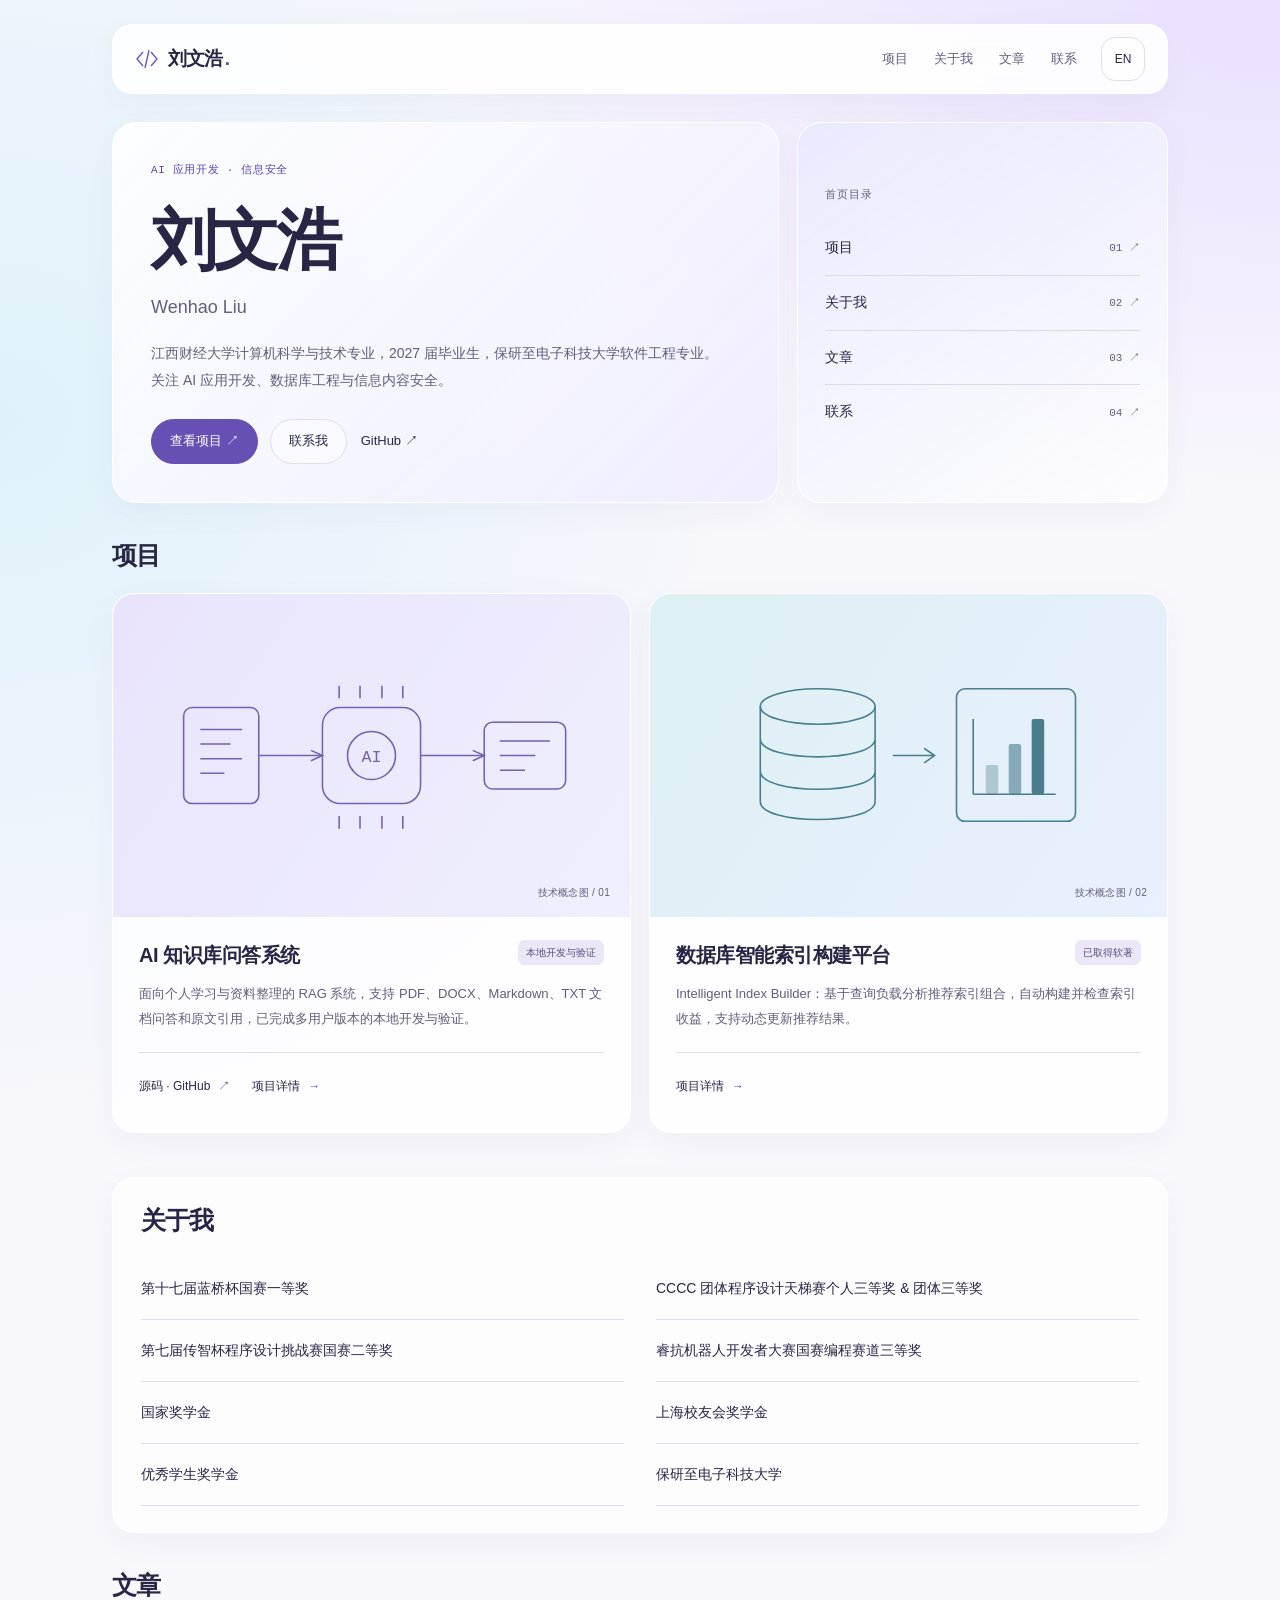
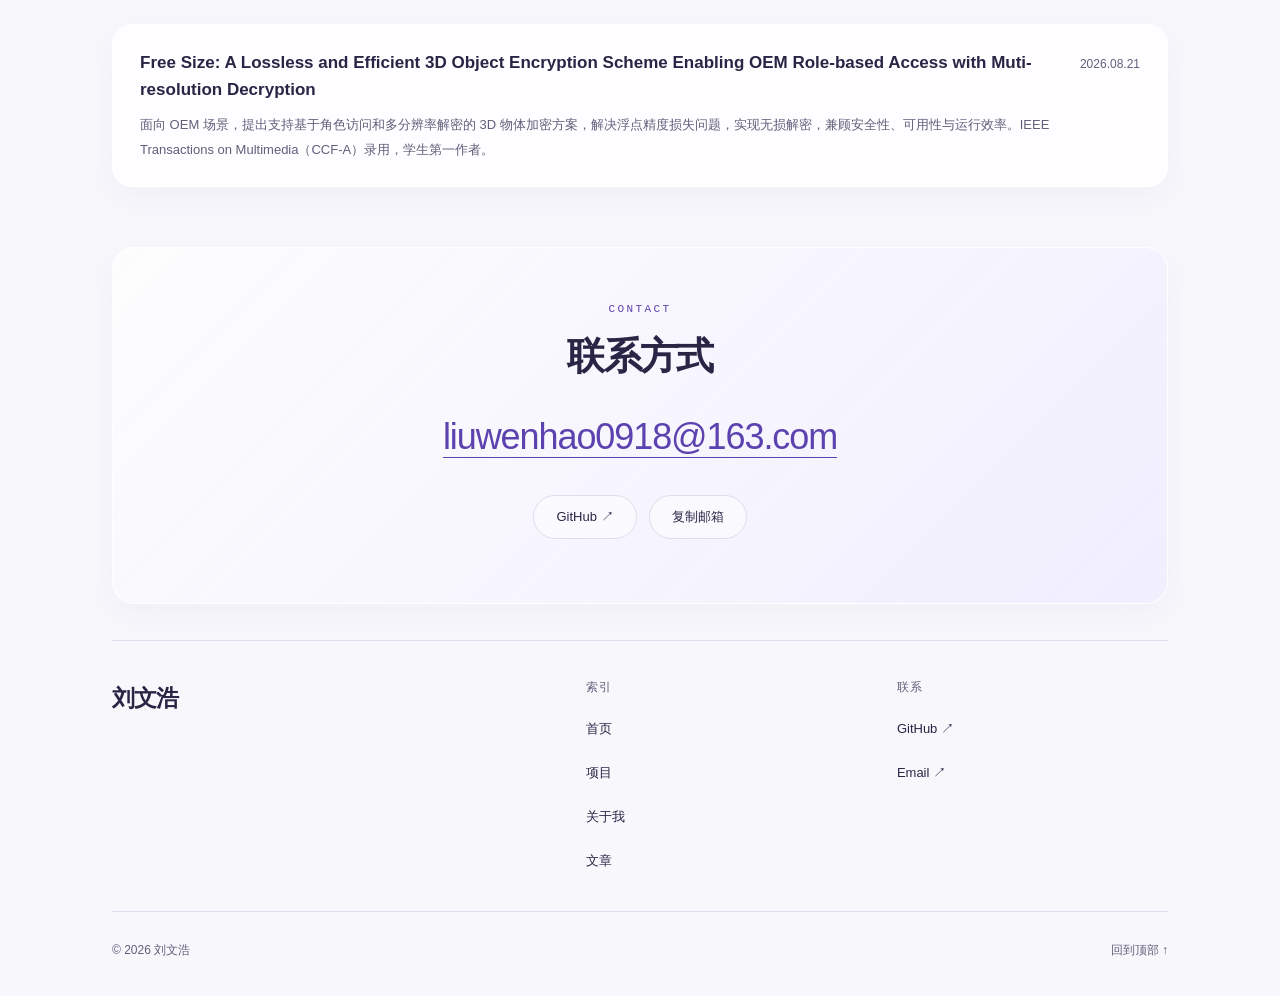
==== index.html @ bf1dafbd "Publish personal website display pages" ====
<!DOCTYPE html><html lang="zh-CN"><head><meta charset="UTF-8"><meta name="viewport" content="width=device-width,initial-scale=1"><title>刘文浩</title><meta name="description" content="刘文浩的个人作品集：AI 知识库、数据库智能索引、3D 物体加密研究，以及竞赛与奖学金荣誉。"><link rel="icon" type="image/svg+xml" href="/favicon.svg"><link rel="canonical" href="https://whisbest.github.io/"><meta property="og:title" content="刘文浩"><meta property="og:description" content="刘文浩的个人作品集：AI 知识库、数据库智能索引、3D 物体加密研究，以及竞赛与奖学金荣誉。"><meta property="og:type" content="website"><meta property="og:url" content="https://whisbest.github.io/"><meta property="og:image" content="https://whisbest.github.io/share.png"><link rel="alternate" hreflang="zh-CN" href="https://whisbest.github.io/"><link rel="alternate" hreflang="en" href="https://whisbest.github.io/en/"><link rel="stylesheet" href="/_astro/Layout.D39H3hfe.css"></head><body><a class="skip-link" href="#main">跳到主要内容</a><header class="header"><div class="wrap header-inner"><a class="brand" href="/"><svg class="brand-mark" viewBox="0 0 24 24" fill="none" stroke="currentColor" stroke-width="1.4" aria-hidden="true" focusable="false"><path d="m8 5-6 7 6 7m8-14 6 7-6 7M14 3l-4 18"></path></svg>刘文浩<span class="brand-dot">.</span></a><div class="header-actions"><button class="menu-toggle" type="button" aria-expanded="false" aria-controls="site-nav" aria-label="打开导航菜单" data-open-label="打开导航菜单" data-close-label="关闭导航菜单">菜单</button><nav class="nav" id="site-nav" aria-label="主导航" data-open="false"><a href="/#projects">项目</a><a href="/#about">关于我</a><a href="/#articles">文章</a><a href="/#contact">联系</a></nav><a class="language-toggle" data-language-switch href="/en/" lang="en" hreflang="en" aria-label="Switch to English">EN</a></div></div></header><main id="main" class="wrap"><section class="hero" id="top"><div class="hero-intro"><p class="eyebrow">AI 应用开发 · 信息安全</p><h1>刘文浩</h1><p class="hero-name" lang="en">Wenhao Liu</p><p class="intro">江西财经大学计算机科学与技术专业，2027 届毕业生，保研至电子科技大学软件工程专业。关注 AI 应用开发、数据库工程与信息内容安全。</p><div class="actions"><a class="button primary" href="#projects">查看项目 ↗</a><a class="button" href="#contact">联系我</a><a class="text-link" href="https://github.com/whisbest" target="_blank" rel="noopener noreferrer">GitHub ↗</a></div></div><div class="hero-side"><nav class="hero-aside" aria-label="首页目录"><p class="small">首页目录</p><a class="index-row" href="#projects"><span>项目</span><span aria-hidden="true">01 ↗</span></a><a class="index-row" href="#about"><span>关于我</span><span aria-hidden="true">02 ↗</span></a><a class="index-row" href="#articles"><span>文章</span><span aria-hidden="true">03 ↗</span></a><a class="index-row" href="#contact"><span>联系</span><span aria-hidden="true">04 ↗</span></a></nav></div></section><section class="section" id="projects"><div class="section-head"><div><h2>项目</h2></div></div><div class="project-grid"><article class="project-card" data-project="local-ai-knowledge-workspace"><div class="project-cover" data-variant="0"><svg class="project-artwork" viewBox="0 0 480 230" aria-hidden="true" focusable="false"><g fill="none" stroke="currentColor" stroke-width="1.5"><rect x="60" y="69" width="72" height="92" rx="8"></rect><path d="M76 90h40m-40 14h29m-29 14h40m-40 14h23M132 115h61m94 0h61"></path><path d="m182 110 11 5-11 5m155-10 11 5-11 5"></path><rect x="193" y="69" width="94" height="92" rx="17"></rect><path d="M209 60V48m20 12V48m21 12V48m20 12V48m-61 137v-12m20 12v-12m21 12v-12m20 12v-12"></path><circle cx="240" cy="115" r="23"></circle><rect x="348" y="83" width="78" height="64" rx="8"></rect><path d="M363 101h48m-48 14h34m-34 14h24"></path></g><text x="240" y="121" text-anchor="middle" fill="currentColor" font-size="16" font-family="Consolas,monospace">AI</text></svg><span class="cover-caption">技术概念图 / 01</span></div><div class="project-body"><div class="project-top"><h3 class="project-title"><a href="/projects/local-ai-knowledge-workspace/">AI 知识库问答系统</a></h3><span class="status">本地开发与验证</span></div><p class="project-summary">面向个人学习与资料整理的 RAG 系统，支持 PDF、DOCX、Markdown、TXT 文档问答和原文引用，已完成多用户版本的本地开发与验证。</p><div class="resources"><a class="resource" href="https://github.com/whisbest/local-ai-knowledge-workspace" target="_blank" rel="noopener noreferrer">源码 · GitHub<span class="arrow" aria-hidden="true">↗</span><span class="screen-reader">（新窗口）</span></a><a class="resource" href="/projects/local-ai-knowledge-workspace/">项目详情 <span class="arrow" aria-hidden="true">→</span></a></div></div></article><article class="project-card" data-project="intelligent-index-builder"><div class="project-cover" data-variant="1"><svg class="project-artwork" viewBox="0 0 480 230" aria-hidden="true" focusable="false"><g fill="none" stroke="currentColor" stroke-width="1.5"><ellipse cx="153" cy="68" rx="55" ry="17"></ellipse><path d="M98 68v91c0 23 110 23 110 0V68m-110 31c0 23 110 23 110 0m-110 31c0 23 110 23 110 0M225 115h40m-10-7 10 7-10 7"></path><rect x="286" y="51" width="114" height="127" rx="8"></rect><path d="M302 152V80m0 72h79"></path></g><g fill="currentColor"><rect x="314" y="124" width="12" height="28" rx="2" opacity=".35"></rect><rect x="336" y="104" width="12" height="48" rx="2" opacity=".6"></rect><rect x="358" y="80" width="12" height="72" rx="2"></rect></g></svg><span class="cover-caption">技术概念图 / 02</span></div><div class="project-body"><div class="project-top"><h3 class="project-title"><a href="/projects/intelligent-index-builder/">数据库智能索引构建平台</a></h3><span class="status">已取得软著</span></div><p class="project-summary">Intelligent Index Builder：基于查询负载分析推荐索引组合，自动构建并检查索引收益，支持动态更新推荐结果。</p><div class="resources"><a class="resource" href="/projects/intelligent-index-builder/">项目详情 <span class="arrow" aria-hidden="true">→</span></a></div></div></article></div></section><section class="section" id="about"><div class="section-head"><h2>关于我</h2></div><ul class="honors-grid" role="list" aria-label="关于我"><li class="honor" data-honor="lanqiao"><span class="honor-title">第十七届蓝桥杯国赛一等奖</span></li><li class="honor" data-honor="cccc"><span class="honor-title">CCCC 团体程序设计天梯赛个人三等奖 &amp; 团体三等奖</span></li><li class="honor" data-honor="chuanzhi"><span class="honor-title">第七届传智杯程序设计挑战赛国赛二等奖</span></li><li class="honor" data-honor="raicom"><span class="honor-title">睿抗机器人开发者大赛国赛编程赛道三等奖</span></li><li class="honor" data-honor="national-scholarship"><span class="honor-title">国家奖学金</span></li><li class="honor" data-honor="shanghai-alumni"><span class="honor-title">上海校友会奖学金</span></li><li class="honor" data-honor="excellent-student"><span class="honor-title">优秀学生奖学金</span></li><li class="honor" data-honor="uestc"><span class="honor-title">保研至电子科技大学</span></li></ul></section><section class="section" id="articles"><div class="section-head"><div><h2>文章</h2></div></div><article class="article-row paper-row" data-article="free-size" data-kind="paper"><div><div class="paper-heading"><h3 class="article-title">Free Size: A Lossless and Efficient 3D Object Encryption Scheme Enabling OEM Role-based Access with Muti-resolution Decryption</h3><time class="article-meta paper-date" datetime="2026-08-21">2026.08.21</time></div><p class="article-summary">面向 OEM 场景，提出支持基于角色访问和多分辨率解密的 3D 物体加密方案，解决浮点精度损失问题，实现无损解密，兼顾安全性、可用性与运行效率。IEEE Transactions on Multimedia（CCF-A）录用，学生第一作者。</p></div></article></section><section class="section" id="contact" aria-labelledby="contact-heading"><p class="eyebrow" lang="en">CONTACT</p><h2 id="contact-heading">联系方式</h2><div class="contact-layout"><a class="contact-email" href="mailto:liuwenhao0918@163.com">liuwenhao0918@163.com</a><div class="contact-aside"><a class="button" href="https://github.com/whisbest" target="_blank" rel="noopener noreferrer">GitHub ↗</a><button class="button" type="button" data-copy="liuwenhao0918@163.com" data-success="邮箱已复制。" data-failure="复制未成功，请选择邮箱文字手动复制。">复制邮箱</button></div></div><p class="feedback" role="status" id="copy-status"></p></section><script type="module">var e=document.querySelector(`[data-copy]`);e?.addEventListener(`click`,async()=>{let t=document.querySelector(`#copy-status`);try{await navigator.clipboard.writeText(e.dataset.copy),t&&(t.textContent=e.dataset.success)}catch{t&&(t.textContent=e.dataset.failure)}});</script></main><footer class="footer"><div class="wrap"><div class="footer-inner"><a class="footer-name" href="/#top">刘文浩</a><nav class="footer-index" aria-label="页脚索引"><h2 class="footer-heading">索引</h2><a href="/#top">首页</a><a href="/#projects">项目</a><a href="/#about">关于我</a><a href="/#articles">文章</a></nav><div class="footer-contact"><h2 class="footer-heading">联系</h2><a href="https://github.com/whisbest" target="_blank" rel="noopener noreferrer">GitHub ↗</a><a href="mailto:liuwenhao0918@163.com">Email ↗</a></div></div><div class="footer-bottom"><span>© 2026 刘文浩</span><a href="/#top">回到顶部 ↑</a></div></div></footer><script type="module">var e=document.querySelector(`[data-language-switch]`),t=()=>{e&&(e.hash=window.location.hash)};t(),window.addEventListener(`hashchange`,t),e?.addEventListener(`click`,t=>{if(!(t.button!==0||t.ctrlKey||t.metaKey||t.shiftKey||t.altKey))try{sessionStorage.setItem(`language-position`,JSON.stringify({path:new URL(e.href).pathname,y:window.scrollY}))}catch{}});try{let e=sessionStorage.getItem(`language-position`);if(e){sessionStorage.removeItem(`language-position`);let t=JSON.parse(e);if(t.path===location.pathname&&!location.hash&&Number.isFinite(t.y)){let e=()=>requestAnimationFrame(()=>window.scrollTo({top:t.y,behavior:`instant`}));document.readyState===`complete`?e():window.addEventListener(`load`,e,{once:!0})}}}catch{}var n=document.querySelector(`.menu-toggle`),r=document.querySelector(`#site-nav`),i=e=>{n?.setAttribute(`aria-expanded`,String(e)),n?.setAttribute(`aria-label`,(e?n?.dataset.closeLabel:n?.dataset.openLabel)||``),r&&(r.dataset.open=String(e))};n?.addEventListener(`click`,()=>i(n.getAttribute(`aria-expanded`)!==`true`)),r?.querySelectorAll(`a`).forEach(e=>e.addEventListener(`click`,()=>i(!1))),document.addEventListener(`keydown`,e=>{e.key===`Escape`&&n?.getAttribute(`aria-expanded`)===`true`&&(i(!1),n.focus())}),document.addEventListener(`click`,e=>{e.target instanceof Node&&!r?.contains(e.target)&&!n?.contains(e.target)&&i(!1)}),window.matchMedia(`(min-width: 768px)`).addEventListener(`change`,()=>i(!1));</script></body></html>
---- _astro/Layout.D39H3hfe.css ----
:root{--paper:#f8f7fc;--card:#ffffffc2;--ink:#292545;--muted:#635e7b;--line:#e0ddee;--accent:#5c42af;--blue-bg:#eee9fc;--blue-ink:#53418c;--green-bg:#e6f2f5;--green-ink:#32616c;--orange-bg:#f4eaf4;--orange-ink:#7c4779;--glass-border:#fffffff0;--glass-shadow:0 10px 32px #4e3a7c0b;--sans:"Segoe UI","Microsoft YaHei","PingFang SC",sans-serif;--mono:Consolas,"SFMono-Regular",monospace}*{box-sizing:border-box}html{scroll-behavior:smooth;scroll-padding-top:116px}body{background:radial-gradient(ellipse 85% 620px at 100% 0,#eadfff 0,transparent 78%),radial-gradient(ellipse 75% 900px at 0 420px,#dff2fa 0,transparent 78%),var(--paper);min-height:100vh;color:var(--ink);font-family:var(--sans);margin:0;font-size:16px;line-height:1.7}a{color:inherit;text-decoration:none}button,input{font:inherit}button,a{-webkit-tap-highlight-color:transparent}a:focus-visible,button:focus-visible,summary:focus-visible{outline:3px solid var(--accent);outline-offset:5px}img{max-width:100%;height:auto;display:block}h1,h2,h3,p{margin:0}button{cursor:pointer}::selection{background:#ded4fa}.wrap{max-width:1120px;margin:0 auto;padding:0 32px}.skip-link{z-index:99;background:var(--ink);color:#fff;border-radius:8px;padding:10px;position:fixed;top:-100px;left:16px}.skip-link:focus{top:10px}.demo-banner{text-align:center;letter-spacing:.04em;color:var(--muted);background:#eeebf7;padding:7px 16px;font-size:12px}.header{border:1px solid var(--glass-border);width:calc(100% - 64px);max-width:1056px;box-shadow:var(--glass-shadow);backdrop-filter:blur(16px);z-index:20;background:#ffffffe0;border-radius:20px;margin:24px auto 0;position:sticky;top:12px}.header-inner{justify-content:space-between;align-items:center;gap:20px;max-width:none;height:68px;padding:0 22px;display:flex}.brand{letter-spacing:-.04em;overflow-wrap:anywhere;align-items:center;gap:9px;min-width:0;font-size:19px;font-weight:650;display:inline-flex}.brand-mark{color:#7355be;flex-shrink:0;width:24px;height:24px}.brand-dot{color:var(--accent);margin-left:-7px}.header-actions{flex-shrink:0;align-items:center;gap:24px;display:flex}.nav{color:var(--muted);gap:26px;font-size:13px;display:flex}.nav a{align-items:center;min-height:44px;display:inline-flex}.nav a:hover{color:var(--accent)}.menu-toggle{border:1px solid var(--line);min-height:44px;color:var(--ink);background:0 0;border-radius:12px;padding:8px 12px;display:none}.language-toggle{border:1px solid var(--line);white-space:nowrap;background:#ffffff80;border-radius:14px;justify-content:center;align-items:center;min-width:44px;min-height:44px;padding:8px 10px;font-size:12px;display:inline-flex}.language-toggle:hover{color:var(--accent);border-color:var(--accent)}.hero{grid-template-columns:minmax(0,1.8fr) minmax(0,1fr);align-items:stretch;gap:18px;margin-top:28px;display:grid}.hero-intro{border:1px solid var(--glass-border);min-width:0;box-shadow:var(--glass-shadow);background:linear-gradient(135deg,#ffffffe0,#eeebffcc);border-radius:24px;padding:38px}.eyebrow{font:11px/1.8 var(--mono);letter-spacing:.06em;color:var(--accent);overflow-wrap:anywhere}.hero h1{letter-spacing:-.055em;overflow-wrap:anywhere;margin:22px 0 17px;font-size:clamp(42px,5.2vw,66px);font-weight:650;line-height:1.15}.hero h1 span{letter-spacing:-.025em;margin-top:14px;font-size:.48em;display:block}.hero-name{color:var(--muted);margin:-4px 0 18px;font-size:18px}.intro{color:var(--muted);max-width:570px;font-size:14px;line-height:1.9}.actions{flex-wrap:wrap;align-items:center;gap:12px;margin-top:26px;display:flex}.button{border:1px solid var(--line);min-height:44px;color:var(--ink);background:#ffffff59;border-radius:24px;justify-content:center;align-items:center;gap:12px;padding:10px 18px;font-size:13px;display:inline-flex}.button.primary{color:#fff;background:#6650b3;border-color:#6650b3}.button.primary:hover{background:#59439f}.text-link{align-items:center;gap:8px;min-height:44px;padding:10px 2px;font-size:13px;display:inline-flex}.text-link:hover,.resource:hover{color:var(--accent);text-underline-offset:5px;text-decoration:underline}.hero-side{gap:18px;min-width:0;display:grid}.hero-aside{border:1px solid var(--glass-border);min-width:0;box-shadow:var(--glass-shadow);background:linear-gradient(145deg,#e8eafdd4,#ffffffb3);border-radius:24px;flex-direction:column;justify-content:center;padding:30px 27px;display:flex;position:relative}.hero-aside .small{letter-spacing:.08em;color:var(--muted);margin-bottom:17px;font-size:11px}.index-row{border-bottom:1px solid #dcd8ec;align-items:center;gap:12px;min-height:54px;padding:15px 0;font-size:14px;display:flex}.index-row:last-child{border-bottom:0}.index-row span:last-child{color:var(--muted);font:11px var(--mono);white-space:nowrap;margin-left:auto}.index-row:hover{color:var(--accent)}.hero-photo{object-fit:cover;border-radius:24px;width:100%;max-height:300px}.hero:not(:has(.hero-side)){grid-template-columns:1fr}.section{margin-top:36px;padding:0 0 8px}.section-head{justify-content:space-between;align-items:center;gap:16px;margin-bottom:22px;display:flex}.section h2{letter-spacing:-.04em;font-size:25px;font-weight:650;line-height:1.3}.section-label{font:11px var(--mono);color:var(--accent);letter-spacing:.08em;margin-bottom:12px}.section-subtitle{color:var(--muted);margin-top:12px;font-size:14px}.project-grid{grid-template-columns:repeat(2,minmax(0,1fr));gap:18px;display:grid}.project-card{background:var(--card);border:1px solid var(--glass-border);min-width:0;box-shadow:var(--glass-shadow);border-radius:22px;flex-direction:column;transition:transform .18s,box-shadow .18s;display:flex;overflow:hidden}.project-card:hover{transform:translateY(-2px);box-shadow:0 14px 32px #4e3a7c13}.project-cover{aspect-ratio:16/10;color:#7562ae;background:linear-gradient(125deg,#e9e4fc,#efeffd);flex-shrink:0;justify-content:center;align-items:center;display:flex;position:relative;overflow:hidden}.project-cover[data-variant="1"]{color:#497c8c;background:linear-gradient(125deg,#ddf0f3,#e9f0ff)}.project-cover img{object-fit:cover;width:100%;height:100%}.project-artwork{width:100%;height:100%;padding:12px 8px}.cover-caption{letter-spacing:.03em;color:var(--muted);font-size:10px;position:absolute;bottom:16px;right:20px}.project-body{flex-direction:column;flex:1;padding:23px 26px;display:flex}.project-top{flex-wrap:wrap;justify-content:space-between;align-items:flex-start;gap:10px;display:flex}.project-title{letter-spacing:-.025em;overflow-wrap:anywhere;flex:1;min-width:180px;font-size:20px;font-weight:600;line-height:1.5}.status{white-space:nowrap;color:#5a4b7e;background:#ece7f7;border-radius:7px;padding:4px 8px;font-size:10px}.project-summary{color:var(--muted);flex:1;margin-top:12px;font-size:13px;line-height:1.9}.contribution{color:var(--muted);margin-top:12px;font-size:13px}.tags{color:var(--muted);flex-wrap:wrap;gap:8px;margin-top:18px;font-size:11px;display:flex}.tags span{border:1px solid var(--line);border-radius:6px;padding:2px 7px}.resources{border-top:1px solid var(--line);flex-wrap:wrap;gap:8px 22px;margin-top:20px;padding-top:12px;display:flex}.resource{align-items:center;gap:8px;min-height:44px;font-size:12px;display:inline-flex}.resource .arrow{color:var(--accent)}#about{border:1px solid var(--glass-border);box-shadow:var(--glass-shadow);background:#ffffffb3;border-radius:22px;padding:26px 28px}.honors-grid{grid-template-columns:repeat(2,minmax(0,1fr));grid-auto-rows:1fr;column-gap:32px;margin:0;padding:0;list-style:none;display:grid}.honor{border-bottom:1px solid var(--line);min-width:0;min-height:62px;color:var(--ink);overflow-wrap:anywhere;align-items:center;gap:16px;padding:16px 0;display:flex}.honor-title{flex:1;min-width:0;font-size:14px;font-weight:400;line-height:1.8}.honor .resource{color:var(--muted);flex-shrink:0;font-size:12px}.honor-note{color:var(--muted);margin-top:22px;font-size:13px}.award-line{flex-wrap:wrap;gap:4px 12px;font-size:14px;display:flex}.honor-meta{color:var(--muted);font-size:12px}.award{white-space:nowrap}.article-row{border:1px solid var(--glass-border);background:var(--card);box-shadow:var(--glass-shadow);border-radius:20px;grid-template-columns:140px minmax(0,1fr);gap:24px;margin-bottom:16px;padding:24px 27px;display:grid}.article-meta{color:var(--muted);font-size:12px}.article-title{overflow-wrap:anywhere;font-size:18px;font-weight:600;line-height:1.6}.article-title a:hover{color:var(--accent)}.article-summary{color:var(--muted);max-width:940px;margin-top:10px;font-size:13px;line-height:1.9}.paper-row{display:block}.paper-row .article-title{font-size:17px}.paper-heading{justify-content:space-between;align-items:baseline;gap:16px;display:flex}.paper-heading .article-title{min-width:0}.paper-date{white-space:nowrap;flex-shrink:0}#contact{border:1px solid var(--glass-border);text-align:center;box-shadow:var(--glass-shadow);background:linear-gradient(135deg,#ffffffb8,#ede9ffa6);border-radius:22px;margin-bottom:34px;padding:52px 28px 28px}#contact .eyebrow{letter-spacing:.22em;margin-bottom:12px}#contact h2{letter-spacing:-.04em;font-size:clamp(28px,3.4vw,38px);font-weight:650}.contact-layout{flex-direction:column;align-items:center;gap:28px;margin-top:24px;display:flex}.contact-email{letter-spacing:-.03em;color:var(--accent);overflow-wrap:anywhere;text-underline-offset:8px;align-items:center;max-width:100%;min-height:44px;font-size:clamp(20px,3.2vw,36px);text-decoration:underline 1px;display:inline-flex}.contact-email:hover{color:var(--ink)}.contact-aside{flex-wrap:wrap;justify-content:center;align-items:center;gap:12px;display:flex}.contact-aside .button{background:#ffffff80;padding-inline:22px}.contact-aside .button:hover{border-color:var(--accent);color:var(--accent);background:#eeebf7}.feedback{color:var(--muted);min-height:20px;margin-top:16px;font-size:12px}.footer{color:var(--muted);margin-top:36px;padding:0 0 24px;font-size:13px}.footer-inner{border-top:1px solid var(--line);grid-template-columns:1.6fr 1fr 1fr;gap:40px;padding:36px 0 28px;display:grid}.footer-name{letter-spacing:-.035em;color:var(--ink);overflow-wrap:anywhere;align-self:start;align-items:center;min-height:44px;font-size:23px;font-weight:600;display:flex}.footer-heading{letter-spacing:.08em;margin-bottom:10px;font-size:12px;font-weight:500}.footer-index,.footer-contact{flex-direction:column;align-items:flex-start;min-width:0;display:flex}.footer-index a,.footer-contact a{overflow-wrap:anywhere;max-width:100%;min-height:44px;color:var(--ink);align-items:center;display:inline-flex}.footer a:hover{color:var(--accent)}.footer-bottom{border-top:1px solid var(--line);justify-content:space-between;align-items:center;gap:12px;padding-top:16px;font-size:12px;display:flex}.footer-bottom>a{flex-shrink:0;align-items:center;min-height:44px;display:inline-flex}.page-header{padding:46px 0 16px}.page-header h1{letter-spacing:-.045em;overflow-wrap:anywhere;margin-top:14px;font-size:42px;line-height:1.3}.back-link{color:var(--muted);align-items:center;min-height:44px;font-size:13px;display:inline-flex}.detail-resources{flex-wrap:wrap;gap:20px;margin:20px 0 30px;display:flex}.prose{background:var(--card);border:1px solid var(--glass-border);max-width:800px;box-shadow:var(--glass-shadow);overflow-wrap:anywhere;border-radius:22px;margin:0 auto 56px;padding:28px}.prose h2{margin:32px 0 16px;font-size:25px;line-height:1.5}.prose h3{margin:26px 0 14px;font-size:20px}.prose p,.prose ul,.prose ol{margin:16px 0}.prose a{color:var(--accent);text-decoration:underline}.prose pre{background:#eeebf7;border-radius:10px;max-width:100%;padding:20px;overflow-x:auto}.prose code{font-family:var(--mono);font-size:14px}.prose blockquote{border-left:3px solid var(--accent);color:var(--muted);margin:24px 0;padding:4px 20px}.prose img{border-radius:10px}.toc{border:1px solid var(--line);background:#ffffff8c;border-radius:14px;margin-bottom:32px;padding:18px 24px}.toc ul{padding-left:20px}.empty-state{max-width:620px;padding:64px 0 100px}.empty-state h1{letter-spacing:-.04em;margin-bottom:20px;font-size:42px}.empty-state p{color:var(--muted)}.screen-reader{clip:rect(0,0,0,0);width:1px;height:1px;position:absolute;overflow:hidden}@media (width<=1099px){.honors-grid{grid-template-columns:1fr}}@media (width<=767px){html{scroll-padding-top:104px}.wrap{padding:0 20px}.header{border-radius:16px;width:calc(100% - 40px);margin-top:16px;top:10px}.header-inner{gap:12px;height:64px;padding:0 14px}.brand{gap:6px;max-width:calc(100% - 118px);font-size:16px}.brand-mark{width:20px;height:20px}.brand-dot{margin-left:-5px}.header-actions{gap:8px}.language-toggle{border-radius:12px}.menu-toggle{padding:8px 10px;font-size:12px;display:block}.nav{border:1px solid var(--line);box-shadow:var(--glass-shadow);background:#fbfaff;border-radius:16px;flex-direction:column;gap:0;padding:12px 20px;display:none;position:absolute;top:calc(100% + 8px);left:0;right:0}.nav[data-open=true]{display:flex}.nav a{min-height:44px;padding:12px 0}.hero{grid-template-columns:1fr;gap:14px;margin-top:18px}.hero-intro{border-radius:20px;padding:27px 24px}.hero h1{margin:20px 0 17px;font-size:48px}.hero-name{font-size:17px}.eyebrow{font-size:10px}.hero-side{gap:14px}.hero-aside{border-radius:20px;padding:23px 24px}.hero-aside .small{margin-bottom:8px}.hero-photo{border-radius:20px;max-height:260px}.index-row{min-height:47px;padding:12px 0;font-size:13px}.section{margin-top:30px;padding-bottom:0}.section h2{font-size:23px}.section-head{align-items:center;margin-bottom:20px}.project-grid{grid-template-columns:1fr;gap:20px}.project-card{border-radius:20px}.project-body{padding:20px}.project-title{min-width:0;font-size:19px}#about{border-radius:20px;padding:23px 22px}.honor{gap:12px;min-height:56px;padding:16px 0}.honor-title{font-size:13px}.article-row{grid-template-columns:1fr;gap:9px;padding:21px 22px}.article-title,.paper-row .article-title{font-size:16px}.paper-heading{flex-direction:column;align-items:flex-start;gap:8px}#contact{border-radius:20px;margin-bottom:24px;padding:36px 22px 20px}.contact-layout{gap:22px;margin-top:20px}.footer-inner{grid-template-columns:1fr 1fr;gap:22px;padding:24px 0}.footer-name{grid-column:1/-1;font-size:21px}.footer-bottom{font-size:11px}.page-header{padding:30px 0 12px}.page-header h1{font-size:32px}.prose{padding:22px 20px}.empty-state{padding:48px 0 72px}}@media (prefers-reduced-motion:reduce){html{scroll-behavior:auto}*,:before,:after{transition:none!important;animation:none!important}}
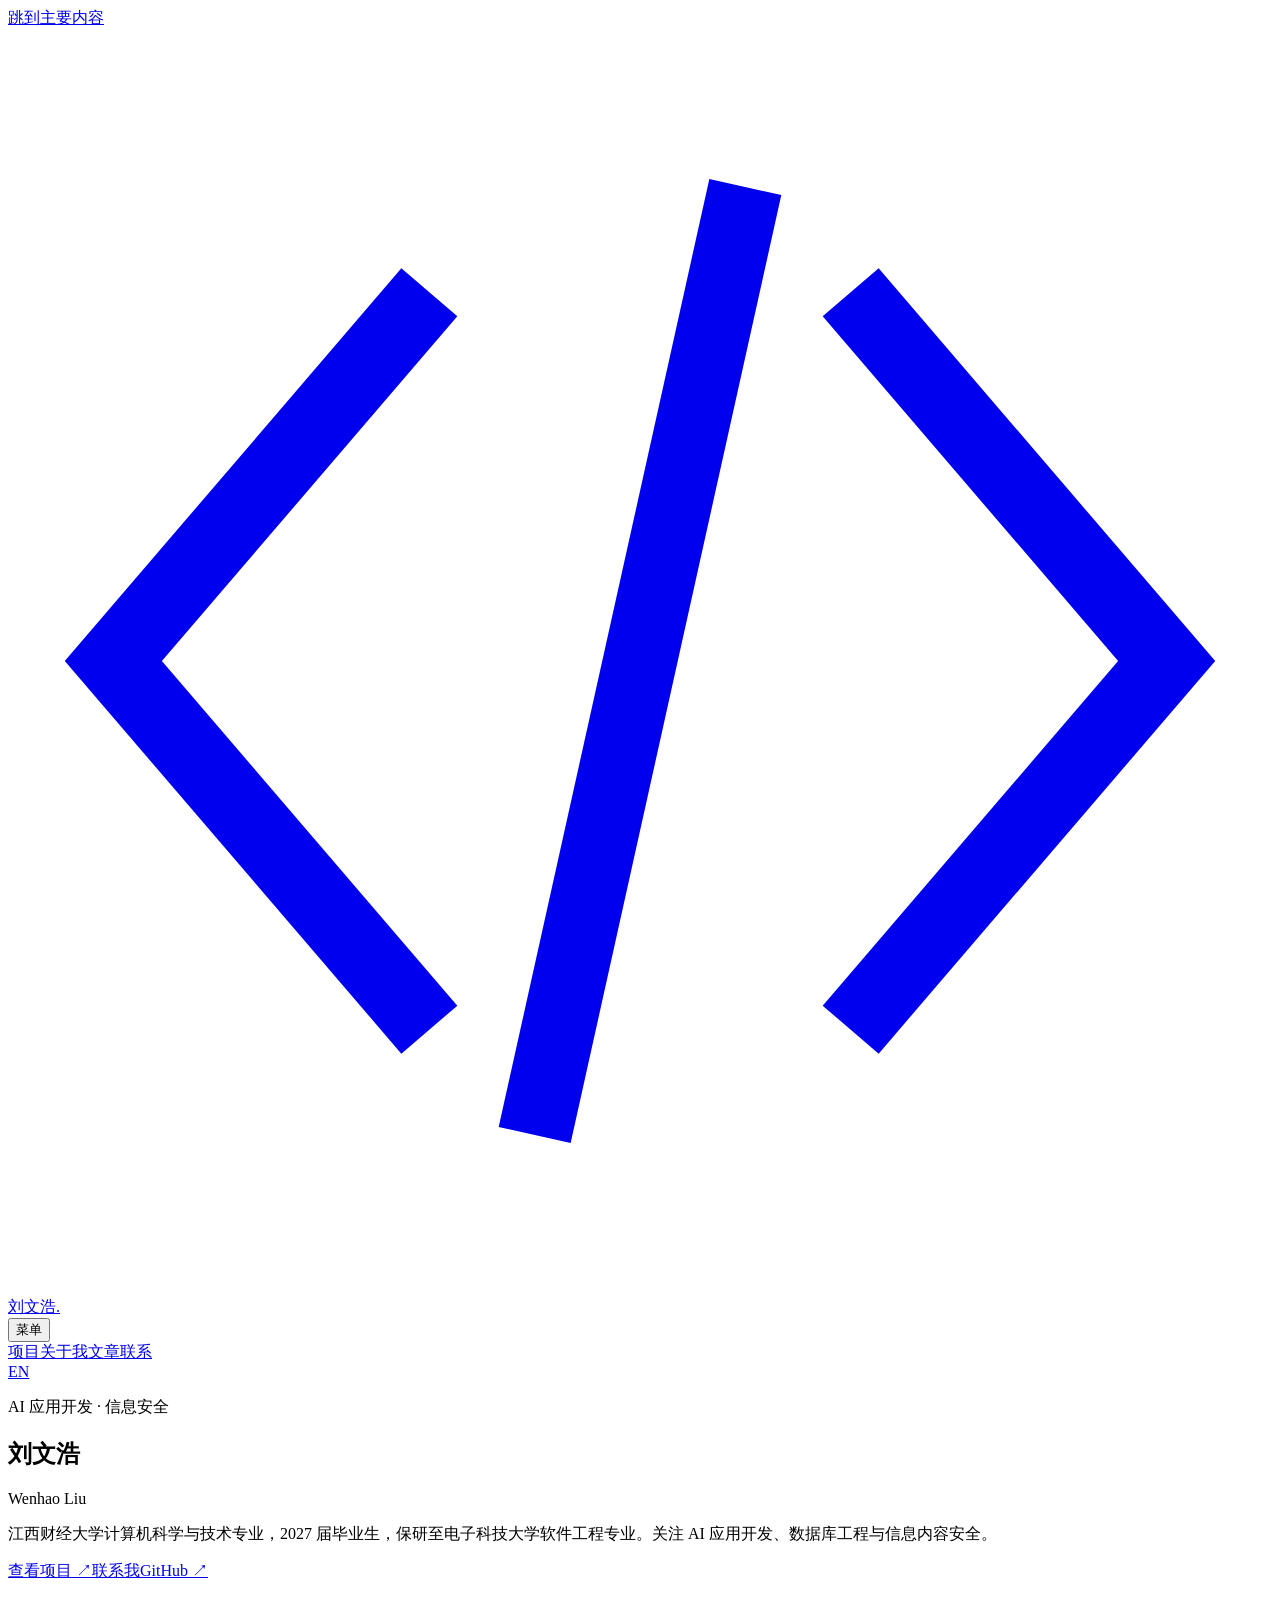
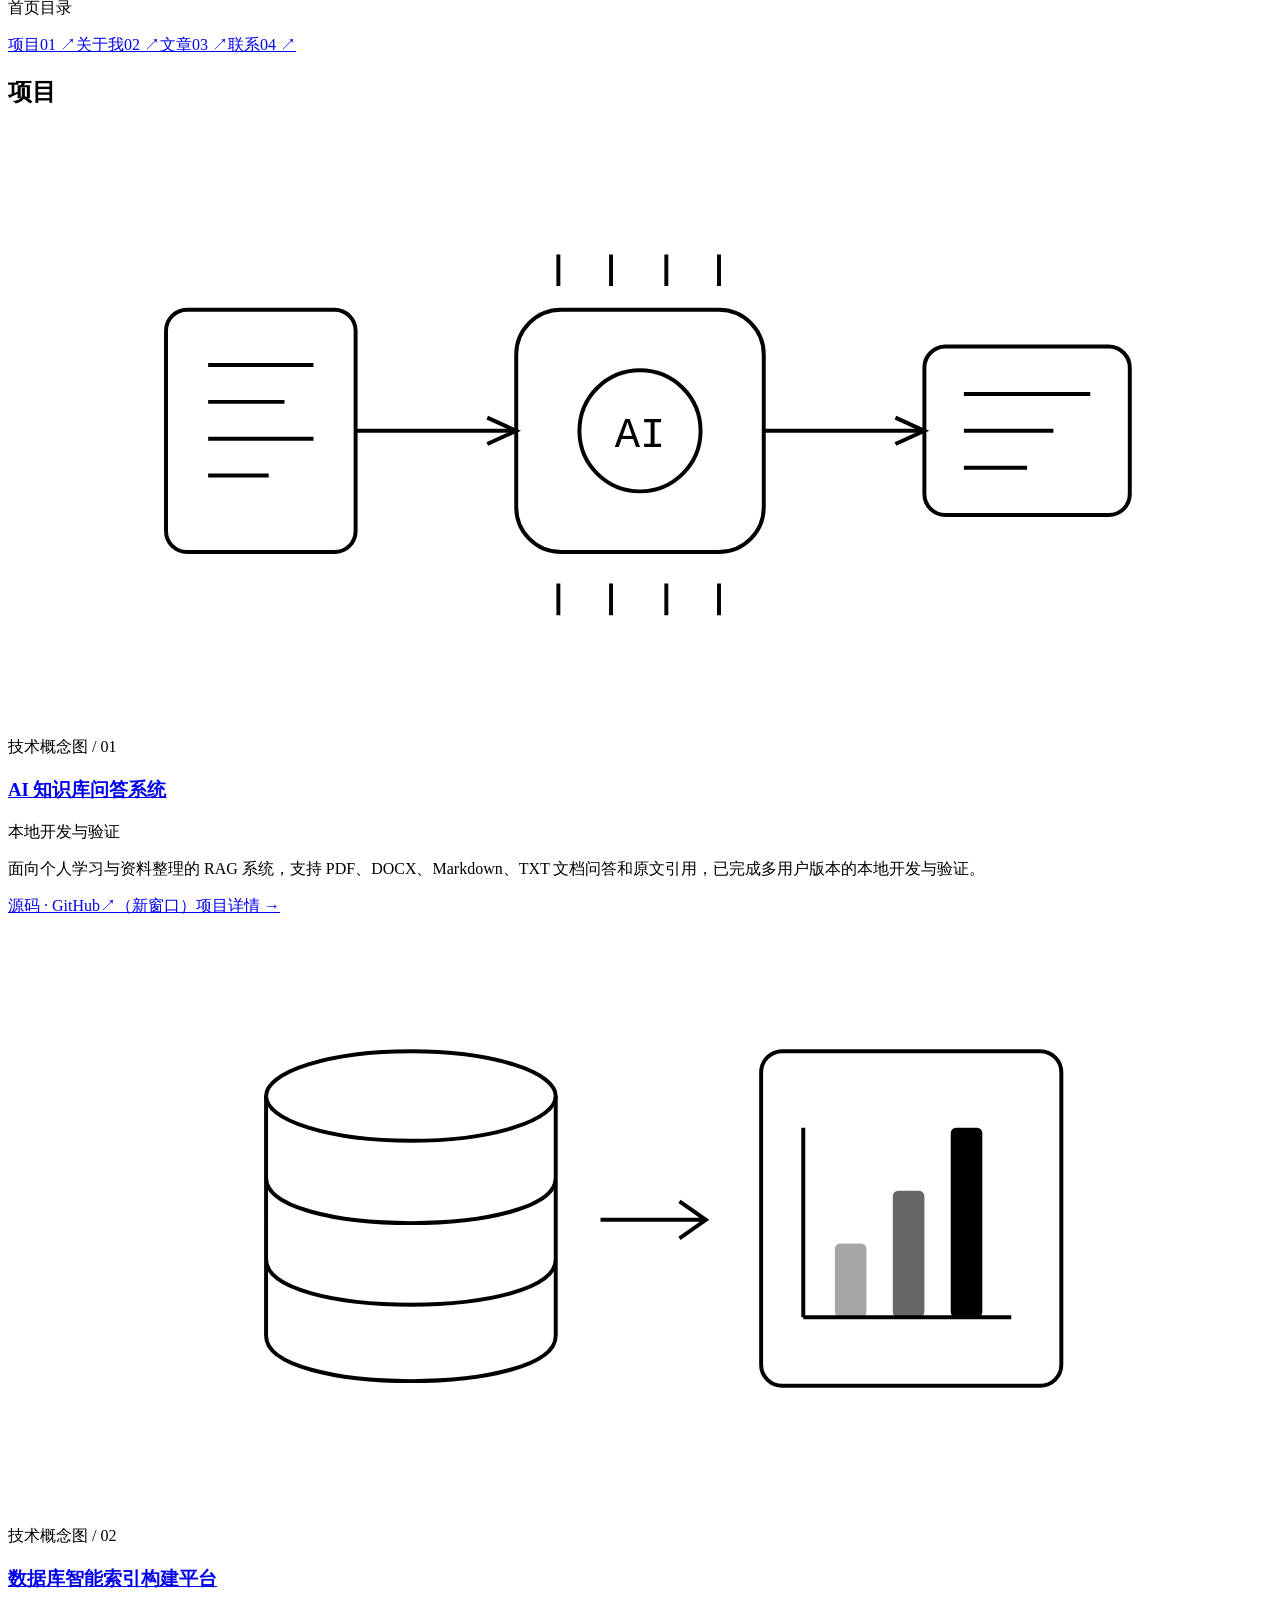
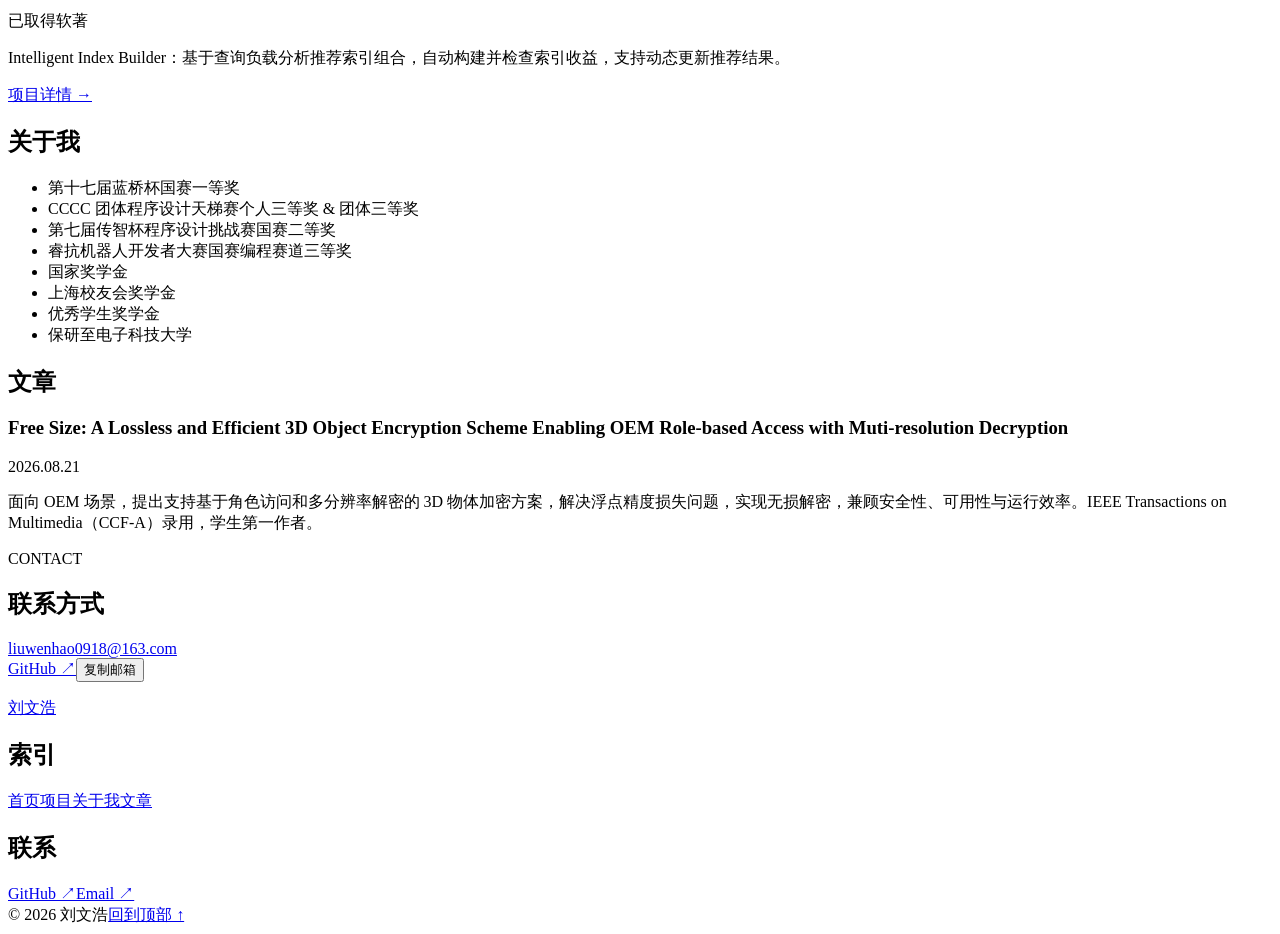
==== commit c437f6e7: "Prepare static pages for repository subdirectory" ====
--- a/index.html
+++ b/index.html
@@ -1 +1 @@
-<!DOCTYPE html><html lang="zh-CN"><head><meta charset="UTF-8"><meta name="viewport" content="width=device-width,initial-scale=1"><title>刘文浩</title><meta name="description" content="刘文浩的个人作品集：AI 知识库、数据库智能索引、3D 物体加密研究，以及竞赛与奖学金荣誉。"><link rel="icon" type="image/svg+xml" href="/favicon.svg"><link rel="canonical" href="https://whisbest.github.io/"><meta property="og:title" content="刘文浩"><meta property="og:description" content="刘文浩的个人作品集：AI 知识库、数据库智能索引、3D 物体加密研究，以及竞赛与奖学金荣誉。"><meta property="og:type" content="website"><meta property="og:url" content="https://whisbest.github.io/"><meta property="og:image" content="https://whisbest.github.io/share.png"><link rel="alternate" hreflang="zh-CN" href="https://whisbest.github.io/"><link rel="alternate" hreflang="en" href="https://whisbest.github.io/en/"><link rel="stylesheet" href="/_astro/Layout.D39H3hfe.css"></head><body><a class="skip-link" href="#main">跳到主要内容</a><header class="header"><div class="wrap header-inner"><a class="brand" href="/"><svg class="brand-mark" viewBox="0 0 24 24" fill="none" stroke="currentColor" stroke-width="1.4" aria-hidden="true" focusable="false"><path d="m8 5-6 7 6 7m8-14 6 7-6 7M14 3l-4 18"></path></svg>刘文浩<span class="brand-dot">.</span></a><div class="header-actions"><button class="menu-toggle" type="button" aria-expanded="false" aria-controls="site-nav" aria-label="打开导航菜单" data-open-label="打开导航菜单" data-close-label="关闭导航菜单">菜单</button><nav class="nav" id="site-nav" aria-label="主导航" data-open="false"><a href="/#projects">项目</a><a href="/#about">关于我</a><a href="/#articles">文章</a><a href="/#contact">联系</a></nav><a class="language-toggle" data-language-switch href="/en/" lang="en" hreflang="en" aria-label="Switch to English">EN</a></div></div></header><main id="main" class="wrap"><section class="hero" id="top"><div class="hero-intro"><p class="eyebrow">AI 应用开发 · 信息安全</p><h1>刘文浩</h1><p class="hero-name" lang="en">Wenhao Liu</p><p class="intro">江西财经大学计算机科学与技术专业，2027 届毕业生，保研至电子科技大学软件工程专业。关注 AI 应用开发、数据库工程与信息内容安全。</p><div class="actions"><a class="button primary" href="#projects">查看项目 ↗</a><a class="button" href="#contact">联系我</a><a class="text-link" href="https://github.com/whisbest" target="_blank" rel="noopener noreferrer">GitHub ↗</a></div></div><div class="hero-side"><nav class="hero-aside" aria-label="首页目录"><p class="small">首页目录</p><a class="index-row" href="#projects"><span>项目</span><span aria-hidden="true">01 ↗</span></a><a class="index-row" href="#about"><span>关于我</span><span aria-hidden="true">02 ↗</span></a><a class="index-row" href="#articles"><span>文章</span><span aria-hidden="true">03 ↗</span></a><a class="index-row" href="#contact"><span>联系</span><span aria-hidden="true">04 ↗</span></a></nav></div></section><section class="section" id="projects"><div class="section-head"><div><h2>项目</h2></div></div><div class="project-grid"><article class="project-card" data-project="local-ai-knowledge-workspace"><div class="project-cover" data-variant="0"><svg class="project-artwork" viewBox="0 0 480 230" aria-hidden="true" focusable="false"><g fill="none" stroke="currentColor" stroke-width="1.5"><rect x="60" y="69" width="72" height="92" rx="8"></rect><path d="M76 90h40m-40 14h29m-29 14h40m-40 14h23M132 115h61m94 0h61"></path><path d="m182 110 11 5-11 5m155-10 11 5-11 5"></path><rect x="193" y="69" width="94" height="92" rx="17"></rect><path d="M209 60V48m20 12V48m21 12V48m20 12V48m-61 137v-12m20 12v-12m21 12v-12m20 12v-12"></path><circle cx="240" cy="115" r="23"></circle><rect x="348" y="83" width="78" height="64" rx="8"></rect><path d="M363 101h48m-48 14h34m-34 14h24"></path></g><text x="240" y="121" text-anchor="middle" fill="currentColor" font-size="16" font-family="Consolas,monospace">AI</text></svg><span class="cover-caption">技术概念图 / 01</span></div><div class="project-body"><div class="project-top"><h3 class="project-title"><a href="/projects/local-ai-knowledge-workspace/">AI 知识库问答系统</a></h3><span class="status">本地开发与验证</span></div><p class="project-summary">面向个人学习与资料整理的 RAG 系统，支持 PDF、DOCX、Markdown、TXT 文档问答和原文引用，已完成多用户版本的本地开发与验证。</p><div class="resources"><a class="resource" href="https://github.com/whisbest/local-ai-knowledge-workspace" target="_blank" rel="noopener noreferrer">源码 · GitHub<span class="arrow" aria-hidden="true">↗</span><span class="screen-reader">（新窗口）</span></a><a class="resource" href="/projects/local-ai-knowledge-workspace/">项目详情 <span class="arrow" aria-hidden="true">→</span></a></div></div></article><article class="project-card" data-project="intelligent-index-builder"><div class="project-cover" data-variant="1"><svg class="project-artwork" viewBox="0 0 480 230" aria-hidden="true" focusable="false"><g fill="none" stroke="currentColor" stroke-width="1.5"><ellipse cx="153" cy="68" rx="55" ry="17"></ellipse><path d="M98 68v91c0 23 110 23 110 0V68m-110 31c0 23 110 23 110 0m-110 31c0 23 110 23 110 0M225 115h40m-10-7 10 7-10 7"></path><rect x="286" y="51" width="114" height="127" rx="8"></rect><path d="M302 152V80m0 72h79"></path></g><g fill="currentColor"><rect x="314" y="124" width="12" height="28" rx="2" opacity=".35"></rect><rect x="336" y="104" width="12" height="48" rx="2" opacity=".6"></rect><rect x="358" y="80" width="12" height="72" rx="2"></rect></g></svg><span class="cover-caption">技术概念图 / 02</span></div><div class="project-body"><div class="project-top"><h3 class="project-title"><a href="/projects/intelligent-index-builder/">数据库智能索引构建平台</a></h3><span class="status">已取得软著</span></div><p class="project-summary">Intelligent Index Builder：基于查询负载分析推荐索引组合，自动构建并检查索引收益，支持动态更新推荐结果。</p><div class="resources"><a class="resource" href="/projects/intelligent-index-builder/">项目详情 <span class="arrow" aria-hidden="true">→</span></a></div></div></article></div></section><section class="section" id="about"><div class="section-head"><h2>关于我</h2></div><ul class="honors-grid" role="list" aria-label="关于我"><li class="honor" data-honor="lanqiao"><span class="honor-title">第十七届蓝桥杯国赛一等奖</span></li><li class="honor" data-honor="cccc"><span class="honor-title">CCCC 团体程序设计天梯赛个人三等奖 &amp; 团体三等奖</span></li><li class="honor" data-honor="chuanzhi"><span class="honor-title">第七届传智杯程序设计挑战赛国赛二等奖</span></li><li class="honor" data-honor="raicom"><span class="honor-title">睿抗机器人开发者大赛国赛编程赛道三等奖</span></li><li class="honor" data-honor="national-scholarship"><span class="honor-title">国家奖学金</span></li><li class="honor" data-honor="shanghai-alumni"><span class="honor-title">上海校友会奖学金</span></li><li class="honor" data-honor="excellent-student"><span class="honor-title">优秀学生奖学金</span></li><li class="honor" data-honor="uestc"><span class="honor-title">保研至电子科技大学</span></li></ul></section><section class="section" id="articles"><div class="section-head"><div><h2>文章</h2></div></div><article class="article-row paper-row" data-article="free-size" data-kind="paper"><div><div class="paper-heading"><h3 class="article-title">Free Size: A Lossless and Efficient 3D Object Encryption Scheme Enabling OEM Role-based Access with Muti-resolution Decryption</h3><time class="article-meta paper-date" datetime="2026-08-21">2026.08.21</time></div><p class="article-summary">面向 OEM 场景，提出支持基于角色访问和多分辨率解密的 3D 物体加密方案，解决浮点精度损失问题，实现无损解密，兼顾安全性、可用性与运行效率。IEEE Transactions on Multimedia（CCF-A）录用，学生第一作者。</p></div></article></section><section class="section" id="contact" aria-labelledby="contact-heading"><p class="eyebrow" lang="en">CONTACT</p><h2 id="contact-heading">联系方式</h2><div class="contact-layout"><a class="contact-email" href="mailto:liuwenhao0918@163.com">liuwenhao0918@163.com</a><div class="contact-aside"><a class="button" href="https://github.com/whisbest" target="_blank" rel="noopener noreferrer">GitHub ↗</a><button class="button" type="button" data-copy="liuwenhao0918@163.com" data-success="邮箱已复制。" data-failure="复制未成功，请选择邮箱文字手动复制。">复制邮箱</button></div></div><p class="feedback" role="status" id="copy-status"></p></section><script type="module">var e=document.querySelector(`[data-copy]`);e?.addEventListener(`click`,async()=>{let t=document.querySelector(`#copy-status`);try{await navigator.clipboard.writeText(e.dataset.copy),t&&(t.textContent=e.dataset.success)}catch{t&&(t.textContent=e.dataset.failure)}});</script></main><footer class="footer"><div class="wrap"><div class="footer-inner"><a class="footer-name" href="/#top">刘文浩</a><nav class="footer-index" aria-label="页脚索引"><h2 class="footer-heading">索引</h2><a href="/#top">首页</a><a href="/#projects">项目</a><a href="/#about">关于我</a><a href="/#articles">文章</a></nav><div class="footer-contact"><h2 class="footer-heading">联系</h2><a href="https://github.com/whisbest" target="_blank" rel="noopener noreferrer">GitHub ↗</a><a href="mailto:liuwenhao0918@163.com">Email ↗</a></div></div><div class="footer-bottom"><span>© 2026 刘文浩</span><a href="/#top">回到顶部 ↑</a></div></div></footer><script type="module">var e=document.querySelector(`[data-language-switch]`),t=()=>{e&&(e.hash=window.location.hash)};t(),window.addEventListener(`hashchange`,t),e?.addEventListener(`click`,t=>{if(!(t.button!==0||t.ctrlKey||t.metaKey||t.shiftKey||t.altKey))try{sessionStorage.setItem(`language-position`,JSON.stringify({path:new URL(e.href).pathname,y:window.scrollY}))}catch{}});try{let e=sessionStorage.getItem(`language-position`);if(e){sessionStorage.removeItem(`language-position`);let t=JSON.parse(e);if(t.path===location.pathname&&!location.hash&&Number.isFinite(t.y)){let e=()=>requestAnimationFrame(()=>window.scrollTo({top:t.y,behavior:`instant`}));document.readyState===`complete`?e():window.addEventListener(`load`,e,{once:!0})}}}catch{}var n=document.querySelector(`.menu-toggle`),r=document.querySelector(`#site-nav`),i=e=>{n?.setAttribute(`aria-expanded`,String(e)),n?.setAttribute(`aria-label`,(e?n?.dataset.closeLabel:n?.dataset.openLabel)||``),r&&(r.dataset.open=String(e))};n?.addEventListener(`click`,()=>i(n.getAttribute(`aria-expanded`)!==`true`)),r?.querySelectorAll(`a`).forEach(e=>e.addEventListener(`click`,()=>i(!1))),document.addEventListener(`keydown`,e=>{e.key===`Escape`&&n?.getAttribute(`aria-expanded`)===`true`&&(i(!1),n.focus())}),document.addEventListener(`click`,e=>{e.target instanceof Node&&!r?.contains(e.target)&&!n?.contains(e.target)&&i(!1)}),window.matchMedia(`(min-width: 768px)`).addEventListener(`change`,()=>i(!1));</script></body></html>+<!DOCTYPE html><html lang="zh-CN"><head><meta charset="UTF-8"><meta name="viewport" content="width=device-width,initial-scale=1"><title>刘文浩</title><meta name="description" content="刘文浩的个人作品集：AI 知识库、数据库智能索引、3D 物体加密研究，以及竞赛与奖学金荣誉。"><link rel="icon" type="image/svg+xml" href="/personal-website/favicon.svg"><link rel="canonical" href="https://whisbest.github.io/personal-website/"><meta property="og:title" content="刘文浩"><meta property="og:description" content="刘文浩的个人作品集：AI 知识库、数据库智能索引、3D 物体加密研究，以及竞赛与奖学金荣誉。"><meta property="og:type" content="website"><meta property="og:url" content="https://whisbest.github.io/personal-website/"><meta property="og:image" content="https://whisbest.github.io/personal-website/share.png"><link rel="alternate" hreflang="zh-CN" href="https://whisbest.github.io/personal-website/"><link rel="alternate" hreflang="en" href="https://whisbest.github.io/personal-website/en/"><link rel="stylesheet" href="/personal-website/_astro/Layout.D39H3hfe.css"></head><body><a class="skip-link" href="#main">跳到主要内容</a><header class="header"><div class="wrap header-inner"><a class="brand" href="/personal-website/"><svg class="brand-mark" viewBox="0 0 24 24" fill="none" stroke="currentColor" stroke-width="1.4" aria-hidden="true" focusable="false"><path d="m8 5-6 7 6 7m8-14 6 7-6 7M14 3l-4 18"></path></svg>刘文浩<span class="brand-dot">.</span></a><div class="header-actions"><button class="menu-toggle" type="button" aria-expanded="false" aria-controls="site-nav" aria-label="打开导航菜单" data-open-label="打开导航菜单" data-close-label="关闭导航菜单">菜单</button><nav class="nav" id="site-nav" aria-label="主导航" data-open="false"><a href="/personal-website/#projects">项目</a><a href="/personal-website/#about">关于我</a><a href="/personal-website/#articles">文章</a><a href="/personal-website/#contact">联系</a></nav><a class="language-toggle" data-language-switch href="/personal-website/en/" lang="en" hreflang="en" aria-label="Switch to English">EN</a></div></div></header><main id="main" class="wrap"><section class="hero" id="top"><div class="hero-intro"><p class="eyebrow">AI 应用开发 · 信息安全</p><h1>刘文浩</h1><p class="hero-name" lang="en">Wenhao Liu</p><p class="intro">江西财经大学计算机科学与技术专业，2027 届毕业生，保研至电子科技大学软件工程专业。关注 AI 应用开发、数据库工程与信息内容安全。</p><div class="actions"><a class="button primary" href="#projects">查看项目 ↗</a><a class="button" href="#contact">联系我</a><a class="text-link" href="https://github.com/whisbest" target="_blank" rel="noopener noreferrer">GitHub ↗</a></div></div><div class="hero-side"><nav class="hero-aside" aria-label="首页目录"><p class="small">首页目录</p><a class="index-row" href="#projects"><span>项目</span><span aria-hidden="true">01 ↗</span></a><a class="index-row" href="#about"><span>关于我</span><span aria-hidden="true">02 ↗</span></a><a class="index-row" href="#articles"><span>文章</span><span aria-hidden="true">03 ↗</span></a><a class="index-row" href="#contact"><span>联系</span><span aria-hidden="true">04 ↗</span></a></nav></div></section><section class="section" id="projects"><div class="section-head"><div><h2>项目</h2></div></div><div class="project-grid"><article class="project-card" data-project="local-ai-knowledge-workspace"><div class="project-cover" data-variant="0"><svg class="project-artwork" viewBox="0 0 480 230" aria-hidden="true" focusable="false"><g fill="none" stroke="currentColor" stroke-width="1.5"><rect x="60" y="69" width="72" height="92" rx="8"></rect><path d="M76 90h40m-40 14h29m-29 14h40m-40 14h23M132 115h61m94 0h61"></path><path d="m182 110 11 5-11 5m155-10 11 5-11 5"></path><rect x="193" y="69" width="94" height="92" rx="17"></rect><path d="M209 60V48m20 12V48m21 12V48m20 12V48m-61 137v-12m20 12v-12m21 12v-12m20 12v-12"></path><circle cx="240" cy="115" r="23"></circle><rect x="348" y="83" width="78" height="64" rx="8"></rect><path d="M363 101h48m-48 14h34m-34 14h24"></path></g><text x="240" y="121" text-anchor="middle" fill="currentColor" font-size="16" font-family="Consolas,monospace">AI</text></svg><span class="cover-caption">技术概念图 / 01</span></div><div class="project-body"><div class="project-top"><h3 class="project-title"><a href="/personal-website/projects/local-ai-knowledge-workspace/">AI 知识库问答系统</a></h3><span class="status">本地开发与验证</span></div><p class="project-summary">面向个人学习与资料整理的 RAG 系统，支持 PDF、DOCX、Markdown、TXT 文档问答和原文引用，已完成多用户版本的本地开发与验证。</p><div class="resources"><a class="resource" href="https://github.com/whisbest/local-ai-knowledge-workspace" target="_blank" rel="noopener noreferrer">源码 · GitHub<span class="arrow" aria-hidden="true">↗</span><span class="screen-reader">（新窗口）</span></a><a class="resource" href="/personal-website/projects/local-ai-knowledge-workspace/">项目详情 <span class="arrow" aria-hidden="true">→</span></a></div></div></article><article class="project-card" data-project="intelligent-index-builder"><div class="project-cover" data-variant="1"><svg class="project-artwork" viewBox="0 0 480 230" aria-hidden="true" focusable="false"><g fill="none" stroke="currentColor" stroke-width="1.5"><ellipse cx="153" cy="68" rx="55" ry="17"></ellipse><path d="M98 68v91c0 23 110 23 110 0V68m-110 31c0 23 110 23 110 0m-110 31c0 23 110 23 110 0M225 115h40m-10-7 10 7-10 7"></path><rect x="286" y="51" width="114" height="127" rx="8"></rect><path d="M302 152V80m0 72h79"></path></g><g fill="currentColor"><rect x="314" y="124" width="12" height="28" rx="2" opacity=".35"></rect><rect x="336" y="104" width="12" height="48" rx="2" opacity=".6"></rect><rect x="358" y="80" width="12" height="72" rx="2"></rect></g></svg><span class="cover-caption">技术概念图 / 02</span></div><div class="project-body"><div class="project-top"><h3 class="project-title"><a href="/personal-website/projects/intelligent-index-builder/">数据库智能索引构建平台</a></h3><span class="status">已取得软著</span></div><p class="project-summary">Intelligent Index Builder：基于查询负载分析推荐索引组合，自动构建并检查索引收益，支持动态更新推荐结果。</p><div class="resources"><a class="resource" href="/personal-website/projects/intelligent-index-builder/">项目详情 <span class="arrow" aria-hidden="true">→</span></a></div></div></article></div></section><section class="section" id="about"><div class="section-head"><h2>关于我</h2></div><ul class="honors-grid" role="list" aria-label="关于我"><li class="honor" data-honor="lanqiao"><span class="honor-title">第十七届蓝桥杯国赛一等奖</span></li><li class="honor" data-honor="cccc"><span class="honor-title">CCCC 团体程序设计天梯赛个人三等奖 &amp; 团体三等奖</span></li><li class="honor" data-honor="chuanzhi"><span class="honor-title">第七届传智杯程序设计挑战赛国赛二等奖</span></li><li class="honor" data-honor="raicom"><span class="honor-title">睿抗机器人开发者大赛国赛编程赛道三等奖</span></li><li class="honor" data-honor="national-scholarship"><span class="honor-title">国家奖学金</span></li><li class="honor" data-honor="shanghai-alumni"><span class="honor-title">上海校友会奖学金</span></li><li class="honor" data-honor="excellent-student"><span class="honor-title">优秀学生奖学金</span></li><li class="honor" data-honor="uestc"><span class="honor-title">保研至电子科技大学</span></li></ul></section><section class="section" id="articles"><div class="section-head"><div><h2>文章</h2></div></div><article class="article-row paper-row" data-article="free-size" data-kind="paper"><div><div class="paper-heading"><h3 class="article-title">Free Size: A Lossless and Efficient 3D Object Encryption Scheme Enabling OEM Role-based Access with Muti-resolution Decryption</h3><time class="article-meta paper-date" datetime="2026-08-21">2026.08.21</time></div><p class="article-summary">面向 OEM 场景，提出支持基于角色访问和多分辨率解密的 3D 物体加密方案，解决浮点精度损失问题，实现无损解密，兼顾安全性、可用性与运行效率。IEEE Transactions on Multimedia（CCF-A）录用，学生第一作者。</p></div></article></section><section class="section" id="contact" aria-labelledby="contact-heading"><p class="eyebrow" lang="en">CONTACT</p><h2 id="contact-heading">联系方式</h2><div class="contact-layout"><a class="contact-email" href="mailto:liuwenhao0918@163.com">liuwenhao0918@163.com</a><div class="contact-aside"><a class="button" href="https://github.com/whisbest" target="_blank" rel="noopener noreferrer">GitHub ↗</a><button class="button" type="button" data-copy="liuwenhao0918@163.com" data-success="邮箱已复制。" data-failure="复制未成功，请选择邮箱文字手动复制。">复制邮箱</button></div></div><p class="feedback" role="status" id="copy-status"></p></section><script type="module">var e=document.querySelector(`[data-copy]`);e?.addEventListener(`click`,async()=>{let t=document.querySelector(`#copy-status`);try{await navigator.clipboard.writeText(e.dataset.copy),t&&(t.textContent=e.dataset.success)}catch{t&&(t.textContent=e.dataset.failure)}});</script></main><footer class="footer"><div class="wrap"><div class="footer-inner"><a class="footer-name" href="/personal-website/#top">刘文浩</a><nav class="footer-index" aria-label="页脚索引"><h2 class="footer-heading">索引</h2><a href="/personal-website/#top">首页</a><a href="/personal-website/#projects">项目</a><a href="/personal-website/#about">关于我</a><a href="/personal-website/#articles">文章</a></nav><div class="footer-contact"><h2 class="footer-heading">联系</h2><a href="https://github.com/whisbest" target="_blank" rel="noopener noreferrer">GitHub ↗</a><a href="mailto:liuwenhao0918@163.com">Email ↗</a></div></div><div class="footer-bottom"><span>© 2026 刘文浩</span><a href="/personal-website/#top">回到顶部 ↑</a></div></div></footer><script type="module">var e=document.querySelector(`[data-language-switch]`),t=()=>{e&&(e.hash=window.location.hash)};t(),window.addEventListener(`hashchange`,t),e?.addEventListener(`click`,t=>{if(!(t.button!==0||t.ctrlKey||t.metaKey||t.shiftKey||t.altKey))try{sessionStorage.setItem(`language-position`,JSON.stringify({path:new URL(e.href).pathname,y:window.scrollY}))}catch{}});try{let e=sessionStorage.getItem(`language-position`);if(e){sessionStorage.removeItem(`language-position`);let t=JSON.parse(e);if(t.path===location.pathname&&!location.hash&&Number.isFinite(t.y)){let e=()=>requestAnimationFrame(()=>window.scrollTo({top:t.y,behavior:`instant`}));document.readyState===`complete`?e():window.addEventListener(`load`,e,{once:!0})}}}catch{}var n=document.querySelector(`.menu-toggle`),r=document.querySelector(`#site-nav`),i=e=>{n?.setAttribute(`aria-expanded`,String(e)),n?.setAttribute(`aria-label`,(e?n?.dataset.closeLabel:n?.dataset.openLabel)||``),r&&(r.dataset.open=String(e))};n?.addEventListener(`click`,()=>i(n.getAttribute(`aria-expanded`)!==`true`)),r?.querySelectorAll(`a`).forEach(e=>e.addEventListener(`click`,()=>i(!1))),document.addEventListener(`keydown`,e=>{e.key===`Escape`&&n?.getAttribute(`aria-expanded`)===`true`&&(i(!1),n.focus())}),document.addEventListener(`click`,e=>{e.target instanceof Node&&!r?.contains(e.target)&&!n?.contains(e.target)&&i(!1)}),window.matchMedia(`(min-width: 768px)`).addEventListener(`change`,()=>i(!1));</script></body></html>
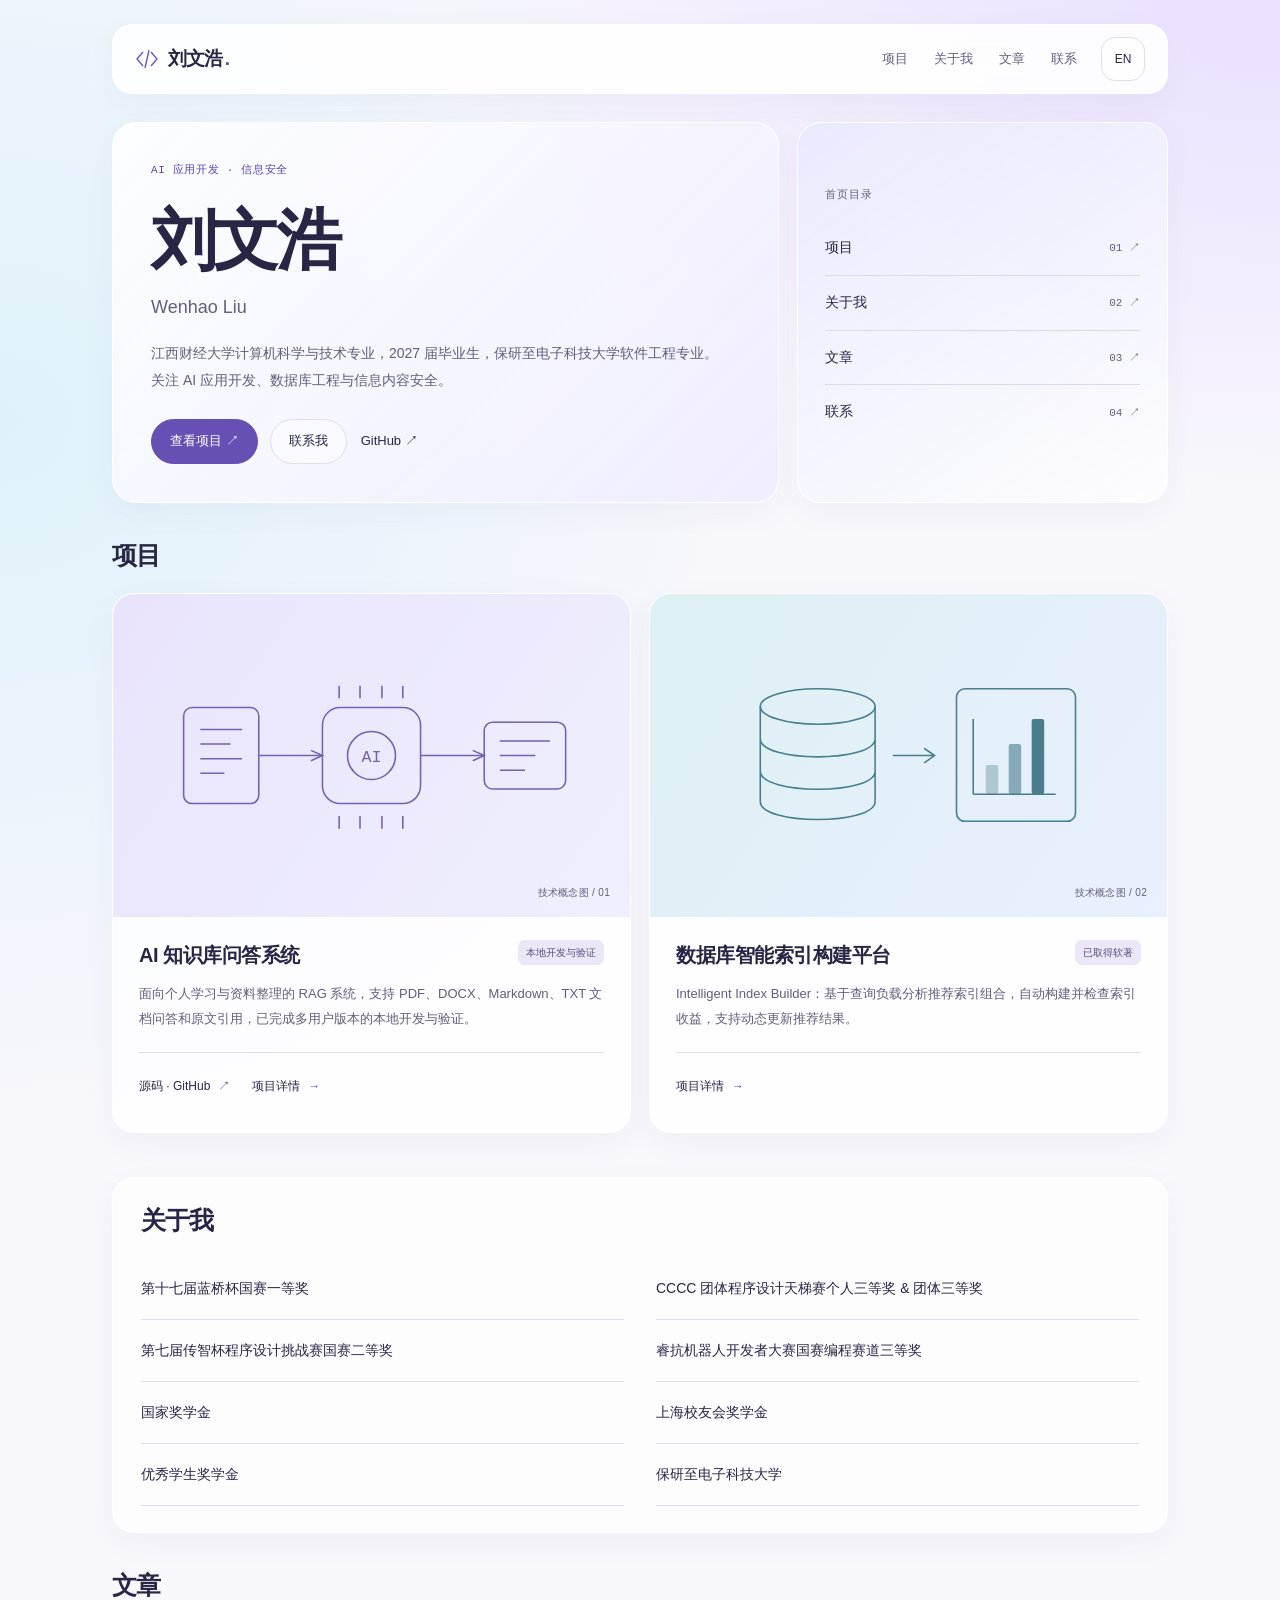
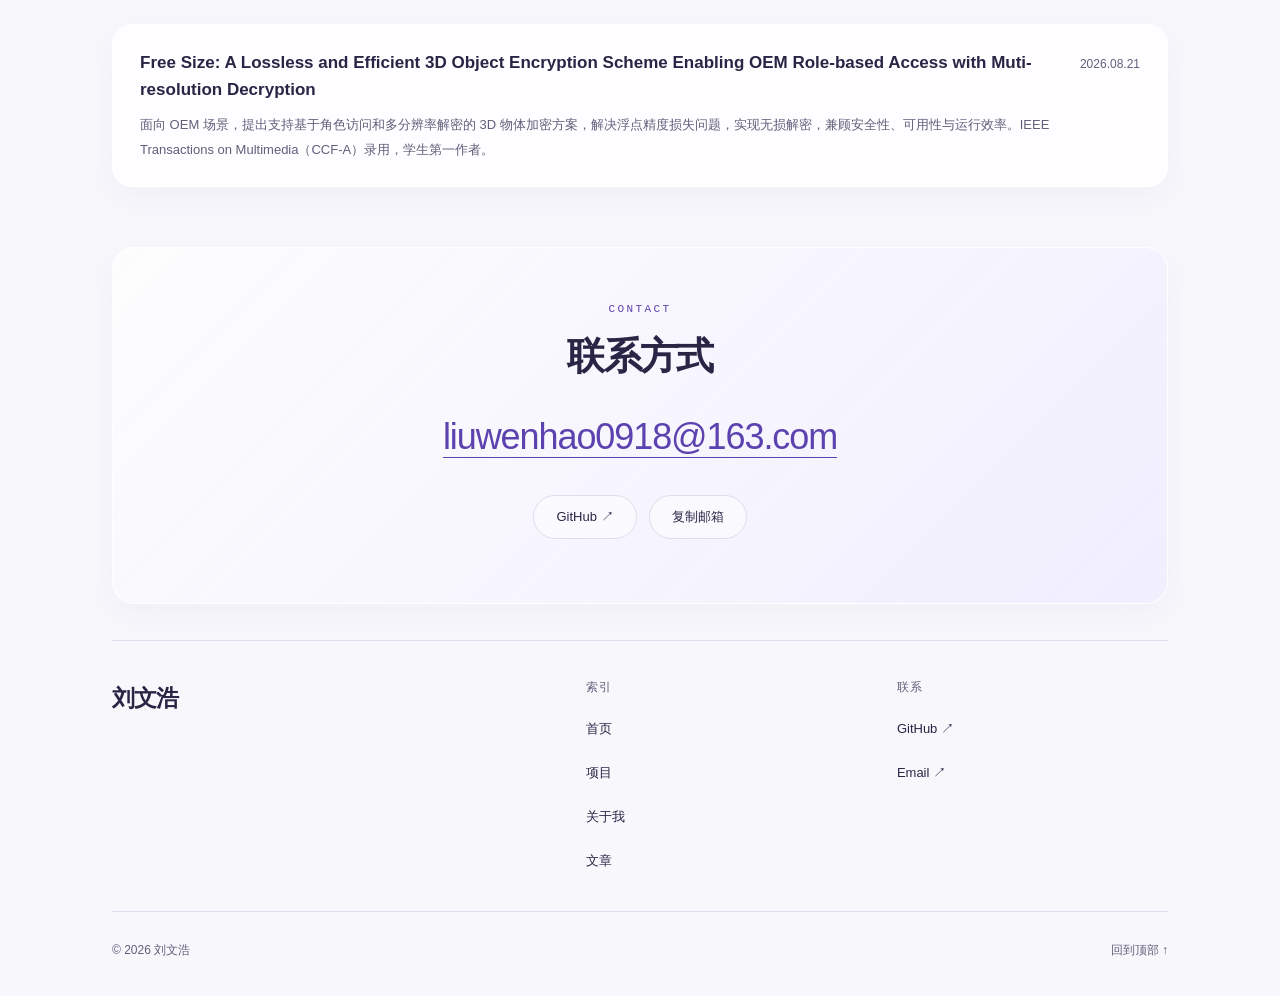
==== commit b5d92229: "Use wenhaoliu.cn as the website domain" ====
--- a/index.html
+++ b/index.html
@@ -1 +1 @@
-<!DOCTYPE html><html lang="zh-CN"><head><meta charset="UTF-8"><meta name="viewport" content="width=device-width,initial-scale=1"><title>刘文浩</title><meta name="description" content="刘文浩的个人作品集：AI 知识库、数据库智能索引、3D 物体加密研究，以及竞赛与奖学金荣誉。"><link rel="icon" type="image/svg+xml" href="/personal-website/favicon.svg"><link rel="canonical" href="https://whisbest.github.io/personal-website/"><meta property="og:title" content="刘文浩"><meta property="og:description" content="刘文浩的个人作品集：AI 知识库、数据库智能索引、3D 物体加密研究，以及竞赛与奖学金荣誉。"><meta property="og:type" content="website"><meta property="og:url" content="https://whisbest.github.io/personal-website/"><meta property="og:image" content="https://whisbest.github.io/personal-website/share.png"><link rel="alternate" hreflang="zh-CN" href="https://whisbest.github.io/personal-website/"><link rel="alternate" hreflang="en" href="https://whisbest.github.io/personal-website/en/"><link rel="stylesheet" href="/personal-website/_astro/Layout.D39H3hfe.css"></head><body><a class="skip-link" href="#main">跳到主要内容</a><header class="header"><div class="wrap header-inner"><a class="brand" href="/personal-website/"><svg class="brand-mark" viewBox="0 0 24 24" fill="none" stroke="currentColor" stroke-width="1.4" aria-hidden="true" focusable="false"><path d="m8 5-6 7 6 7m8-14 6 7-6 7M14 3l-4 18"></path></svg>刘文浩<span class="brand-dot">.</span></a><div class="header-actions"><button class="menu-toggle" type="button" aria-expanded="false" aria-controls="site-nav" aria-label="打开导航菜单" data-open-label="打开导航菜单" data-close-label="关闭导航菜单">菜单</button><nav class="nav" id="site-nav" aria-label="主导航" data-open="false"><a href="/personal-website/#projects">项目</a><a href="/personal-website/#about">关于我</a><a href="/personal-website/#articles">文章</a><a href="/personal-website/#contact">联系</a></nav><a class="language-toggle" data-language-switch href="/personal-website/en/" lang="en" hreflang="en" aria-label="Switch to English">EN</a></div></div></header><main id="main" class="wrap"><section class="hero" id="top"><div class="hero-intro"><p class="eyebrow">AI 应用开发 · 信息安全</p><h1>刘文浩</h1><p class="hero-name" lang="en">Wenhao Liu</p><p class="intro">江西财经大学计算机科学与技术专业，2027 届毕业生，保研至电子科技大学软件工程专业。关注 AI 应用开发、数据库工程与信息内容安全。</p><div class="actions"><a class="button primary" href="#projects">查看项目 ↗</a><a class="button" href="#contact">联系我</a><a class="text-link" href="https://github.com/whisbest" target="_blank" rel="noopener noreferrer">GitHub ↗</a></div></div><div class="hero-side"><nav class="hero-aside" aria-label="首页目录"><p class="small">首页目录</p><a class="index-row" href="#projects"><span>项目</span><span aria-hidden="true">01 ↗</span></a><a class="index-row" href="#about"><span>关于我</span><span aria-hidden="true">02 ↗</span></a><a class="index-row" href="#articles"><span>文章</span><span aria-hidden="true">03 ↗</span></a><a class="index-row" href="#contact"><span>联系</span><span aria-hidden="true">04 ↗</span></a></nav></div></section><section class="section" id="projects"><div class="section-head"><div><h2>项目</h2></div></div><div class="project-grid"><article class="project-card" data-project="local-ai-knowledge-workspace"><div class="project-cover" data-variant="0"><svg class="project-artwork" viewBox="0 0 480 230" aria-hidden="true" focusable="false"><g fill="none" stroke="currentColor" stroke-width="1.5"><rect x="60" y="69" width="72" height="92" rx="8"></rect><path d="M76 90h40m-40 14h29m-29 14h40m-40 14h23M132 115h61m94 0h61"></path><path d="m182 110 11 5-11 5m155-10 11 5-11 5"></path><rect x="193" y="69" width="94" height="92" rx="17"></rect><path d="M209 60V48m20 12V48m21 12V48m20 12V48m-61 137v-12m20 12v-12m21 12v-12m20 12v-12"></path><circle cx="240" cy="115" r="23"></circle><rect x="348" y="83" width="78" height="64" rx="8"></rect><path d="M363 101h48m-48 14h34m-34 14h24"></path></g><text x="240" y="121" text-anchor="middle" fill="currentColor" font-size="16" font-family="Consolas,monospace">AI</text></svg><span class="cover-caption">技术概念图 / 01</span></div><div class="project-body"><div class="project-top"><h3 class="project-title"><a href="/personal-website/projects/local-ai-knowledge-workspace/">AI 知识库问答系统</a></h3><span class="status">本地开发与验证</span></div><p class="project-summary">面向个人学习与资料整理的 RAG 系统，支持 PDF、DOCX、Markdown、TXT 文档问答和原文引用，已完成多用户版本的本地开发与验证。</p><div class="resources"><a class="resource" href="https://github.com/whisbest/local-ai-knowledge-workspace" target="_blank" rel="noopener noreferrer">源码 · GitHub<span class="arrow" aria-hidden="true">↗</span><span class="screen-reader">（新窗口）</span></a><a class="resource" href="/personal-website/projects/local-ai-knowledge-workspace/">项目详情 <span class="arrow" aria-hidden="true">→</span></a></div></div></article><article class="project-card" data-project="intelligent-index-builder"><div class="project-cover" data-variant="1"><svg class="project-artwork" viewBox="0 0 480 230" aria-hidden="true" focusable="false"><g fill="none" stroke="currentColor" stroke-width="1.5"><ellipse cx="153" cy="68" rx="55" ry="17"></ellipse><path d="M98 68v91c0 23 110 23 110 0V68m-110 31c0 23 110 23 110 0m-110 31c0 23 110 23 110 0M225 115h40m-10-7 10 7-10 7"></path><rect x="286" y="51" width="114" height="127" rx="8"></rect><path d="M302 152V80m0 72h79"></path></g><g fill="currentColor"><rect x="314" y="124" width="12" height="28" rx="2" opacity=".35"></rect><rect x="336" y="104" width="12" height="48" rx="2" opacity=".6"></rect><rect x="358" y="80" width="12" height="72" rx="2"></rect></g></svg><span class="cover-caption">技术概念图 / 02</span></div><div class="project-body"><div class="project-top"><h3 class="project-title"><a href="/personal-website/projects/intelligent-index-builder/">数据库智能索引构建平台</a></h3><span class="status">已取得软著</span></div><p class="project-summary">Intelligent Index Builder：基于查询负载分析推荐索引组合，自动构建并检查索引收益，支持动态更新推荐结果。</p><div class="resources"><a class="resource" href="/personal-website/projects/intelligent-index-builder/">项目详情 <span class="arrow" aria-hidden="true">→</span></a></div></div></article></div></section><section class="section" id="about"><div class="section-head"><h2>关于我</h2></div><ul class="honors-grid" role="list" aria-label="关于我"><li class="honor" data-honor="lanqiao"><span class="honor-title">第十七届蓝桥杯国赛一等奖</span></li><li class="honor" data-honor="cccc"><span class="honor-title">CCCC 团体程序设计天梯赛个人三等奖 &amp; 团体三等奖</span></li><li class="honor" data-honor="chuanzhi"><span class="honor-title">第七届传智杯程序设计挑战赛国赛二等奖</span></li><li class="honor" data-honor="raicom"><span class="honor-title">睿抗机器人开发者大赛国赛编程赛道三等奖</span></li><li class="honor" data-honor="national-scholarship"><span class="honor-title">国家奖学金</span></li><li class="honor" data-honor="shanghai-alumni"><span class="honor-title">上海校友会奖学金</span></li><li class="honor" data-honor="excellent-student"><span class="honor-title">优秀学生奖学金</span></li><li class="honor" data-honor="uestc"><span class="honor-title">保研至电子科技大学</span></li></ul></section><section class="section" id="articles"><div class="section-head"><div><h2>文章</h2></div></div><article class="article-row paper-row" data-article="free-size" data-kind="paper"><div><div class="paper-heading"><h3 class="article-title">Free Size: A Lossless and Efficient 3D Object Encryption Scheme Enabling OEM Role-based Access with Muti-resolution Decryption</h3><time class="article-meta paper-date" datetime="2026-08-21">2026.08.21</time></div><p class="article-summary">面向 OEM 场景，提出支持基于角色访问和多分辨率解密的 3D 物体加密方案，解决浮点精度损失问题，实现无损解密，兼顾安全性、可用性与运行效率。IEEE Transactions on Multimedia（CCF-A）录用，学生第一作者。</p></div></article></section><section class="section" id="contact" aria-labelledby="contact-heading"><p class="eyebrow" lang="en">CONTACT</p><h2 id="contact-heading">联系方式</h2><div class="contact-layout"><a class="contact-email" href="mailto:liuwenhao0918@163.com">liuwenhao0918@163.com</a><div class="contact-aside"><a class="button" href="https://github.com/whisbest" target="_blank" rel="noopener noreferrer">GitHub ↗</a><button class="button" type="button" data-copy="liuwenhao0918@163.com" data-success="邮箱已复制。" data-failure="复制未成功，请选择邮箱文字手动复制。">复制邮箱</button></div></div><p class="feedback" role="status" id="copy-status"></p></section><script type="module">var e=document.querySelector(`[data-copy]`);e?.addEventListener(`click`,async()=>{let t=document.querySelector(`#copy-status`);try{await navigator.clipboard.writeText(e.dataset.copy),t&&(t.textContent=e.dataset.success)}catch{t&&(t.textContent=e.dataset.failure)}});</script></main><footer class="footer"><div class="wrap"><div class="footer-inner"><a class="footer-name" href="/personal-website/#top">刘文浩</a><nav class="footer-index" aria-label="页脚索引"><h2 class="footer-heading">索引</h2><a href="/personal-website/#top">首页</a><a href="/personal-website/#projects">项目</a><a href="/personal-website/#about">关于我</a><a href="/personal-website/#articles">文章</a></nav><div class="footer-contact"><h2 class="footer-heading">联系</h2><a href="https://github.com/whisbest" target="_blank" rel="noopener noreferrer">GitHub ↗</a><a href="mailto:liuwenhao0918@163.com">Email ↗</a></div></div><div class="footer-bottom"><span>© 2026 刘文浩</span><a href="/personal-website/#top">回到顶部 ↑</a></div></div></footer><script type="module">var e=document.querySelector(`[data-language-switch]`),t=()=>{e&&(e.hash=window.location.hash)};t(),window.addEventListener(`hashchange`,t),e?.addEventListener(`click`,t=>{if(!(t.button!==0||t.ctrlKey||t.metaKey||t.shiftKey||t.altKey))try{sessionStorage.setItem(`language-position`,JSON.stringify({path:new URL(e.href).pathname,y:window.scrollY}))}catch{}});try{let e=sessionStorage.getItem(`language-position`);if(e){sessionStorage.removeItem(`language-position`);let t=JSON.parse(e);if(t.path===location.pathname&&!location.hash&&Number.isFinite(t.y)){let e=()=>requestAnimationFrame(()=>window.scrollTo({top:t.y,behavior:`instant`}));document.readyState===`complete`?e():window.addEventListener(`load`,e,{once:!0})}}}catch{}var n=document.querySelector(`.menu-toggle`),r=document.querySelector(`#site-nav`),i=e=>{n?.setAttribute(`aria-expanded`,String(e)),n?.setAttribute(`aria-label`,(e?n?.dataset.closeLabel:n?.dataset.openLabel)||``),r&&(r.dataset.open=String(e))};n?.addEventListener(`click`,()=>i(n.getAttribute(`aria-expanded`)!==`true`)),r?.querySelectorAll(`a`).forEach(e=>e.addEventListener(`click`,()=>i(!1))),document.addEventListener(`keydown`,e=>{e.key===`Escape`&&n?.getAttribute(`aria-expanded`)===`true`&&(i(!1),n.focus())}),document.addEventListener(`click`,e=>{e.target instanceof Node&&!r?.contains(e.target)&&!n?.contains(e.target)&&i(!1)}),window.matchMedia(`(min-width: 768px)`).addEventListener(`change`,()=>i(!1));</script></body></html>+<!DOCTYPE html><html lang="zh-CN"><head><meta charset="UTF-8"><meta name="viewport" content="width=device-width,initial-scale=1"><title>刘文浩</title><meta name="description" content="刘文浩的个人作品集：AI 知识库、数据库智能索引、3D 物体加密研究，以及竞赛与奖学金荣誉。"><link rel="icon" type="image/svg+xml" href="/favicon.svg"><link rel="canonical" href="https://wenhaoliu.cn/"><meta property="og:title" content="刘文浩"><meta property="og:description" content="刘文浩的个人作品集：AI 知识库、数据库智能索引、3D 物体加密研究，以及竞赛与奖学金荣誉。"><meta property="og:type" content="website"><meta property="og:url" content="https://wenhaoliu.cn/"><meta property="og:image" content="https://wenhaoliu.cn/share.png"><link rel="alternate" hreflang="zh-CN" href="https://wenhaoliu.cn/"><link rel="alternate" hreflang="en" href="https://wenhaoliu.cn/en/"><link rel="stylesheet" href="/_astro/Layout.D39H3hfe.css"></head><body><a class="skip-link" href="#main">跳到主要内容</a><header class="header"><div class="wrap header-inner"><a class="brand" href="/"><svg class="brand-mark" viewBox="0 0 24 24" fill="none" stroke="currentColor" stroke-width="1.4" aria-hidden="true" focusable="false"><path d="m8 5-6 7 6 7m8-14 6 7-6 7M14 3l-4 18"></path></svg>刘文浩<span class="brand-dot">.</span></a><div class="header-actions"><button class="menu-toggle" type="button" aria-expanded="false" aria-controls="site-nav" aria-label="打开导航菜单" data-open-label="打开导航菜单" data-close-label="关闭导航菜单">菜单</button><nav class="nav" id="site-nav" aria-label="主导航" data-open="false"><a href="/#projects">项目</a><a href="/#about">关于我</a><a href="/#articles">文章</a><a href="/#contact">联系</a></nav><a class="language-toggle" data-language-switch href="/en/" lang="en" hreflang="en" aria-label="Switch to English">EN</a></div></div></header><main id="main" class="wrap"><section class="hero" id="top"><div class="hero-intro"><p class="eyebrow">AI 应用开发 · 信息安全</p><h1>刘文浩</h1><p class="hero-name" lang="en">Wenhao Liu</p><p class="intro">江西财经大学计算机科学与技术专业，2027 届毕业生，保研至电子科技大学软件工程专业。关注 AI 应用开发、数据库工程与信息内容安全。</p><div class="actions"><a class="button primary" href="#projects">查看项目 ↗</a><a class="button" href="#contact">联系我</a><a class="text-link" href="https://github.com/whisbest" target="_blank" rel="noopener noreferrer">GitHub ↗</a></div></div><div class="hero-side"><nav class="hero-aside" aria-label="首页目录"><p class="small">首页目录</p><a class="index-row" href="#projects"><span>项目</span><span aria-hidden="true">01 ↗</span></a><a class="index-row" href="#about"><span>关于我</span><span aria-hidden="true">02 ↗</span></a><a class="index-row" href="#articles"><span>文章</span><span aria-hidden="true">03 ↗</span></a><a class="index-row" href="#contact"><span>联系</span><span aria-hidden="true">04 ↗</span></a></nav></div></section><section class="section" id="projects"><div class="section-head"><div><h2>项目</h2></div></div><div class="project-grid"><article class="project-card" data-project="local-ai-knowledge-workspace"><div class="project-cover" data-variant="0"><svg class="project-artwork" viewBox="0 0 480 230" aria-hidden="true" focusable="false"><g fill="none" stroke="currentColor" stroke-width="1.5"><rect x="60" y="69" width="72" height="92" rx="8"></rect><path d="M76 90h40m-40 14h29m-29 14h40m-40 14h23M132 115h61m94 0h61"></path><path d="m182 110 11 5-11 5m155-10 11 5-11 5"></path><rect x="193" y="69" width="94" height="92" rx="17"></rect><path d="M209 60V48m20 12V48m21 12V48m20 12V48m-61 137v-12m20 12v-12m21 12v-12m20 12v-12"></path><circle cx="240" cy="115" r="23"></circle><rect x="348" y="83" width="78" height="64" rx="8"></rect><path d="M363 101h48m-48 14h34m-34 14h24"></path></g><text x="240" y="121" text-anchor="middle" fill="currentColor" font-size="16" font-family="Consolas,monospace">AI</text></svg><span class="cover-caption">技术概念图 / 01</span></div><div class="project-body"><div class="project-top"><h3 class="project-title"><a href="/projects/local-ai-knowledge-workspace/">AI 知识库问答系统</a></h3><span class="status">本地开发与验证</span></div><p class="project-summary">面向个人学习与资料整理的 RAG 系统，支持 PDF、DOCX、Markdown、TXT 文档问答和原文引用，已完成多用户版本的本地开发与验证。</p><div class="resources"><a class="resource" href="https://github.com/whisbest/local-ai-knowledge-workspace" target="_blank" rel="noopener noreferrer">源码 · GitHub<span class="arrow" aria-hidden="true">↗</span><span class="screen-reader">（新窗口）</span></a><a class="resource" href="/projects/local-ai-knowledge-workspace/">项目详情 <span class="arrow" aria-hidden="true">→</span></a></div></div></article><article class="project-card" data-project="intelligent-index-builder"><div class="project-cover" data-variant="1"><svg class="project-artwork" viewBox="0 0 480 230" aria-hidden="true" focusable="false"><g fill="none" stroke="currentColor" stroke-width="1.5"><ellipse cx="153" cy="68" rx="55" ry="17"></ellipse><path d="M98 68v91c0 23 110 23 110 0V68m-110 31c0 23 110 23 110 0m-110 31c0 23 110 23 110 0M225 115h40m-10-7 10 7-10 7"></path><rect x="286" y="51" width="114" height="127" rx="8"></rect><path d="M302 152V80m0 72h79"></path></g><g fill="currentColor"><rect x="314" y="124" width="12" height="28" rx="2" opacity=".35"></rect><rect x="336" y="104" width="12" height="48" rx="2" opacity=".6"></rect><rect x="358" y="80" width="12" height="72" rx="2"></rect></g></svg><span class="cover-caption">技术概念图 / 02</span></div><div class="project-body"><div class="project-top"><h3 class="project-title"><a href="/projects/intelligent-index-builder/">数据库智能索引构建平台</a></h3><span class="status">已取得软著</span></div><p class="project-summary">Intelligent Index Builder：基于查询负载分析推荐索引组合，自动构建并检查索引收益，支持动态更新推荐结果。</p><div class="resources"><a class="resource" href="/projects/intelligent-index-builder/">项目详情 <span class="arrow" aria-hidden="true">→</span></a></div></div></article></div></section><section class="section" id="about"><div class="section-head"><h2>关于我</h2></div><ul class="honors-grid" role="list" aria-label="关于我"><li class="honor" data-honor="lanqiao"><span class="honor-title">第十七届蓝桥杯国赛一等奖</span></li><li class="honor" data-honor="cccc"><span class="honor-title">CCCC 团体程序设计天梯赛个人三等奖 &amp; 团体三等奖</span></li><li class="honor" data-honor="chuanzhi"><span class="honor-title">第七届传智杯程序设计挑战赛国赛二等奖</span></li><li class="honor" data-honor="raicom"><span class="honor-title">睿抗机器人开发者大赛国赛编程赛道三等奖</span></li><li class="honor" data-honor="national-scholarship"><span class="honor-title">国家奖学金</span></li><li class="honor" data-honor="shanghai-alumni"><span class="honor-title">上海校友会奖学金</span></li><li class="honor" data-honor="excellent-student"><span class="honor-title">优秀学生奖学金</span></li><li class="honor" data-honor="uestc"><span class="honor-title">保研至电子科技大学</span></li></ul></section><section class="section" id="articles"><div class="section-head"><div><h2>文章</h2></div></div><article class="article-row paper-row" data-article="free-size" data-kind="paper"><div><div class="paper-heading"><h3 class="article-title">Free Size: A Lossless and Efficient 3D Object Encryption Scheme Enabling OEM Role-based Access with Muti-resolution Decryption</h3><time class="article-meta paper-date" datetime="2026-08-21">2026.08.21</time></div><p class="article-summary">面向 OEM 场景，提出支持基于角色访问和多分辨率解密的 3D 物体加密方案，解决浮点精度损失问题，实现无损解密，兼顾安全性、可用性与运行效率。IEEE Transactions on Multimedia（CCF-A）录用，学生第一作者。</p></div></article></section><section class="section" id="contact" aria-labelledby="contact-heading"><p class="eyebrow" lang="en">CONTACT</p><h2 id="contact-heading">联系方式</h2><div class="contact-layout"><a class="contact-email" href="mailto:liuwenhao0918@163.com">liuwenhao0918@163.com</a><div class="contact-aside"><a class="button" href="https://github.com/whisbest" target="_blank" rel="noopener noreferrer">GitHub ↗</a><button class="button" type="button" data-copy="liuwenhao0918@163.com" data-success="邮箱已复制。" data-failure="复制未成功，请选择邮箱文字手动复制。">复制邮箱</button></div></div><p class="feedback" role="status" id="copy-status"></p></section><script type="module">var e=document.querySelector(`[data-copy]`);e?.addEventListener(`click`,async()=>{let t=document.querySelector(`#copy-status`);try{await navigator.clipboard.writeText(e.dataset.copy),t&&(t.textContent=e.dataset.success)}catch{t&&(t.textContent=e.dataset.failure)}});</script></main><footer class="footer"><div class="wrap"><div class="footer-inner"><a class="footer-name" href="/#top">刘文浩</a><nav class="footer-index" aria-label="页脚索引"><h2 class="footer-heading">索引</h2><a href="/#top">首页</a><a href="/#projects">项目</a><a href="/#about">关于我</a><a href="/#articles">文章</a></nav><div class="footer-contact"><h2 class="footer-heading">联系</h2><a href="https://github.com/whisbest" target="_blank" rel="noopener noreferrer">GitHub ↗</a><a href="mailto:liuwenhao0918@163.com">Email ↗</a></div></div><div class="footer-bottom"><span>© 2026 刘文浩</span><a href="/#top">回到顶部 ↑</a></div></div></footer><script type="module">var e=document.querySelector(`[data-language-switch]`),t=()=>{e&&(e.hash=window.location.hash)};t(),window.addEventListener(`hashchange`,t),e?.addEventListener(`click`,t=>{if(!(t.button!==0||t.ctrlKey||t.metaKey||t.shiftKey||t.altKey))try{sessionStorage.setItem(`language-position`,JSON.stringify({path:new URL(e.href).pathname,y:window.scrollY}))}catch{}});try{let e=sessionStorage.getItem(`language-position`);if(e){sessionStorage.removeItem(`language-position`);let t=JSON.parse(e);if(t.path===location.pathname&&!location.hash&&Number.isFinite(t.y)){let e=()=>requestAnimationFrame(()=>window.scrollTo({top:t.y,behavior:`instant`}));document.readyState===`complete`?e():window.addEventListener(`load`,e,{once:!0})}}}catch{}var n=document.querySelector(`.menu-toggle`),r=document.querySelector(`#site-nav`),i=e=>{n?.setAttribute(`aria-expanded`,String(e)),n?.setAttribute(`aria-label`,(e?n?.dataset.closeLabel:n?.dataset.openLabel)||``),r&&(r.dataset.open=String(e))};n?.addEventListener(`click`,()=>i(n.getAttribute(`aria-expanded`)!==`true`)),r?.querySelectorAll(`a`).forEach(e=>e.addEventListener(`click`,()=>i(!1))),document.addEventListener(`keydown`,e=>{e.key===`Escape`&&n?.getAttribute(`aria-expanded`)===`true`&&(i(!1),n.focus())}),document.addEventListener(`click`,e=>{e.target instanceof Node&&!r?.contains(e.target)&&!n?.contains(e.target)&&i(!1)}),window.matchMedia(`(min-width: 768px)`).addEventListener(`change`,()=>i(!1));</script></body></html>
--- a/_astro/Layout.D39H3hfe.css
+++ b/_astro/Layout.D39H3hfe.css
@@ -0,0 +1 @@
+:root{--paper:#f8f7fc;--card:#ffffffc2;--ink:#292545;--muted:#635e7b;--line:#e0ddee;--accent:#5c42af;--blue-bg:#eee9fc;--blue-ink:#53418c;--green-bg:#e6f2f5;--green-ink:#32616c;--orange-bg:#f4eaf4;--orange-ink:#7c4779;--glass-border:#fffffff0;--glass-shadow:0 10px 32px #4e3a7c0b;--sans:"Segoe UI","Microsoft YaHei","PingFang SC",sans-serif;--mono:Consolas,"SFMono-Regular",monospace}*{box-sizing:border-box}html{scroll-behavior:smooth;scroll-padding-top:116px}body{background:radial-gradient(ellipse 85% 620px at 100% 0,#eadfff 0,transparent 78%),radial-gradient(ellipse 75% 900px at 0 420px,#dff2fa 0,transparent 78%),var(--paper);min-height:100vh;color:var(--ink);font-family:var(--sans);margin:0;font-size:16px;line-height:1.7}a{color:inherit;text-decoration:none}button,input{font:inherit}button,a{-webkit-tap-highlight-color:transparent}a:focus-visible,button:focus-visible,summary:focus-visible{outline:3px solid var(--accent);outline-offset:5px}img{max-width:100%;height:auto;display:block}h1,h2,h3,p{margin:0}button{cursor:pointer}::selection{background:#ded4fa}.wrap{max-width:1120px;margin:0 auto;padding:0 32px}.skip-link{z-index:99;background:var(--ink);color:#fff;border-radius:8px;padding:10px;position:fixed;top:-100px;left:16px}.skip-link:focus{top:10px}.demo-banner{text-align:center;letter-spacing:.04em;color:var(--muted);background:#eeebf7;padding:7px 16px;font-size:12px}.header{border:1px solid var(--glass-border);width:calc(100% - 64px);max-width:1056px;box-shadow:var(--glass-shadow);backdrop-filter:blur(16px);z-index:20;background:#ffffffe0;border-radius:20px;margin:24px auto 0;position:sticky;top:12px}.header-inner{justify-content:space-between;align-items:center;gap:20px;max-width:none;height:68px;padding:0 22px;display:flex}.brand{letter-spacing:-.04em;overflow-wrap:anywhere;align-items:center;gap:9px;min-width:0;font-size:19px;font-weight:650;display:inline-flex}.brand-mark{color:#7355be;flex-shrink:0;width:24px;height:24px}.brand-dot{color:var(--accent);margin-left:-7px}.header-actions{flex-shrink:0;align-items:center;gap:24px;display:flex}.nav{color:var(--muted);gap:26px;font-size:13px;display:flex}.nav a{align-items:center;min-height:44px;display:inline-flex}.nav a:hover{color:var(--accent)}.menu-toggle{border:1px solid var(--line);min-height:44px;color:var(--ink);background:0 0;border-radius:12px;padding:8px 12px;display:none}.language-toggle{border:1px solid var(--line);white-space:nowrap;background:#ffffff80;border-radius:14px;justify-content:center;align-items:center;min-width:44px;min-height:44px;padding:8px 10px;font-size:12px;display:inline-flex}.language-toggle:hover{color:var(--accent);border-color:var(--accent)}.hero{grid-template-columns:minmax(0,1.8fr) minmax(0,1fr);align-items:stretch;gap:18px;margin-top:28px;display:grid}.hero-intro{border:1px solid var(--glass-border);min-width:0;box-shadow:var(--glass-shadow);background:linear-gradient(135deg,#ffffffe0,#eeebffcc);border-radius:24px;padding:38px}.eyebrow{font:11px/1.8 var(--mono);letter-spacing:.06em;color:var(--accent);overflow-wrap:anywhere}.hero h1{letter-spacing:-.055em;overflow-wrap:anywhere;margin:22px 0 17px;font-size:clamp(42px,5.2vw,66px);font-weight:650;line-height:1.15}.hero h1 span{letter-spacing:-.025em;margin-top:14px;font-size:.48em;display:block}.hero-name{color:var(--muted);margin:-4px 0 18px;font-size:18px}.intro{color:var(--muted);max-width:570px;font-size:14px;line-height:1.9}.actions{flex-wrap:wrap;align-items:center;gap:12px;margin-top:26px;display:flex}.button{border:1px solid var(--line);min-height:44px;color:var(--ink);background:#ffffff59;border-radius:24px;justify-content:center;align-items:center;gap:12px;padding:10px 18px;font-size:13px;display:inline-flex}.button.primary{color:#fff;background:#6650b3;border-color:#6650b3}.button.primary:hover{background:#59439f}.text-link{align-items:center;gap:8px;min-height:44px;padding:10px 2px;font-size:13px;display:inline-flex}.text-link:hover,.resource:hover{color:var(--accent);text-underline-offset:5px;text-decoration:underline}.hero-side{gap:18px;min-width:0;display:grid}.hero-aside{border:1px solid var(--glass-border);min-width:0;box-shadow:var(--glass-shadow);background:linear-gradient(145deg,#e8eafdd4,#ffffffb3);border-radius:24px;flex-direction:column;justify-content:center;padding:30px 27px;display:flex;position:relative}.hero-aside .small{letter-spacing:.08em;color:var(--muted);margin-bottom:17px;font-size:11px}.index-row{border-bottom:1px solid #dcd8ec;align-items:center;gap:12px;min-height:54px;padding:15px 0;font-size:14px;display:flex}.index-row:last-child{border-bottom:0}.index-row span:last-child{color:var(--muted);font:11px var(--mono);white-space:nowrap;margin-left:auto}.index-row:hover{color:var(--accent)}.hero-photo{object-fit:cover;border-radius:24px;width:100%;max-height:300px}.hero:not(:has(.hero-side)){grid-template-columns:1fr}.section{margin-top:36px;padding:0 0 8px}.section-head{justify-content:space-between;align-items:center;gap:16px;margin-bottom:22px;display:flex}.section h2{letter-spacing:-.04em;font-size:25px;font-weight:650;line-height:1.3}.section-label{font:11px var(--mono);color:var(--accent);letter-spacing:.08em;margin-bottom:12px}.section-subtitle{color:var(--muted);margin-top:12px;font-size:14px}.project-grid{grid-template-columns:repeat(2,minmax(0,1fr));gap:18px;display:grid}.project-card{background:var(--card);border:1px solid var(--glass-border);min-width:0;box-shadow:var(--glass-shadow);border-radius:22px;flex-direction:column;transition:transform .18s,box-shadow .18s;display:flex;overflow:hidden}.project-card:hover{transform:translateY(-2px);box-shadow:0 14px 32px #4e3a7c13}.project-cover{aspect-ratio:16/10;color:#7562ae;background:linear-gradient(125deg,#e9e4fc,#efeffd);flex-shrink:0;justify-content:center;align-items:center;display:flex;position:relative;overflow:hidden}.project-cover[data-variant="1"]{color:#497c8c;background:linear-gradient(125deg,#ddf0f3,#e9f0ff)}.project-cover img{object-fit:cover;width:100%;height:100%}.project-artwork{width:100%;height:100%;padding:12px 8px}.cover-caption{letter-spacing:.03em;color:var(--muted);font-size:10px;position:absolute;bottom:16px;right:20px}.project-body{flex-direction:column;flex:1;padding:23px 26px;display:flex}.project-top{flex-wrap:wrap;justify-content:space-between;align-items:flex-start;gap:10px;display:flex}.project-title{letter-spacing:-.025em;overflow-wrap:anywhere;flex:1;min-width:180px;font-size:20px;font-weight:600;line-height:1.5}.status{white-space:nowrap;color:#5a4b7e;background:#ece7f7;border-radius:7px;padding:4px 8px;font-size:10px}.project-summary{color:var(--muted);flex:1;margin-top:12px;font-size:13px;line-height:1.9}.contribution{color:var(--muted);margin-top:12px;font-size:13px}.tags{color:var(--muted);flex-wrap:wrap;gap:8px;margin-top:18px;font-size:11px;display:flex}.tags span{border:1px solid var(--line);border-radius:6px;padding:2px 7px}.resources{border-top:1px solid var(--line);flex-wrap:wrap;gap:8px 22px;margin-top:20px;padding-top:12px;display:flex}.resource{align-items:center;gap:8px;min-height:44px;font-size:12px;display:inline-flex}.resource .arrow{color:var(--accent)}#about{border:1px solid var(--glass-border);box-shadow:var(--glass-shadow);background:#ffffffb3;border-radius:22px;padding:26px 28px}.honors-grid{grid-template-columns:repeat(2,minmax(0,1fr));grid-auto-rows:1fr;column-gap:32px;margin:0;padding:0;list-style:none;display:grid}.honor{border-bottom:1px solid var(--line);min-width:0;min-height:62px;color:var(--ink);overflow-wrap:anywhere;align-items:center;gap:16px;padding:16px 0;display:flex}.honor-title{flex:1;min-width:0;font-size:14px;font-weight:400;line-height:1.8}.honor .resource{color:var(--muted);flex-shrink:0;font-size:12px}.honor-note{color:var(--muted);margin-top:22px;font-size:13px}.award-line{flex-wrap:wrap;gap:4px 12px;font-size:14px;display:flex}.honor-meta{color:var(--muted);font-size:12px}.award{white-space:nowrap}.article-row{border:1px solid var(--glass-border);background:var(--card);box-shadow:var(--glass-shadow);border-radius:20px;grid-template-columns:140px minmax(0,1fr);gap:24px;margin-bottom:16px;padding:24px 27px;display:grid}.article-meta{color:var(--muted);font-size:12px}.article-title{overflow-wrap:anywhere;font-size:18px;font-weight:600;line-height:1.6}.article-title a:hover{color:var(--accent)}.article-summary{color:var(--muted);max-width:940px;margin-top:10px;font-size:13px;line-height:1.9}.paper-row{display:block}.paper-row .article-title{font-size:17px}.paper-heading{justify-content:space-between;align-items:baseline;gap:16px;display:flex}.paper-heading .article-title{min-width:0}.paper-date{white-space:nowrap;flex-shrink:0}#contact{border:1px solid var(--glass-border);text-align:center;box-shadow:var(--glass-shadow);background:linear-gradient(135deg,#ffffffb8,#ede9ffa6);border-radius:22px;margin-bottom:34px;padding:52px 28px 28px}#contact .eyebrow{letter-spacing:.22em;margin-bottom:12px}#contact h2{letter-spacing:-.04em;font-size:clamp(28px,3.4vw,38px);font-weight:650}.contact-layout{flex-direction:column;align-items:center;gap:28px;margin-top:24px;display:flex}.contact-email{letter-spacing:-.03em;color:var(--accent);overflow-wrap:anywhere;text-underline-offset:8px;align-items:center;max-width:100%;min-height:44px;font-size:clamp(20px,3.2vw,36px);text-decoration:underline 1px;display:inline-flex}.contact-email:hover{color:var(--ink)}.contact-aside{flex-wrap:wrap;justify-content:center;align-items:center;gap:12px;display:flex}.contact-aside .button{background:#ffffff80;padding-inline:22px}.contact-aside .button:hover{border-color:var(--accent);color:var(--accent);background:#eeebf7}.feedback{color:var(--muted);min-height:20px;margin-top:16px;font-size:12px}.footer{color:var(--muted);margin-top:36px;padding:0 0 24px;font-size:13px}.footer-inner{border-top:1px solid var(--line);grid-template-columns:1.6fr 1fr 1fr;gap:40px;padding:36px 0 28px;display:grid}.footer-name{letter-spacing:-.035em;color:var(--ink);overflow-wrap:anywhere;align-self:start;align-items:center;min-height:44px;font-size:23px;font-weight:600;display:flex}.footer-heading{letter-spacing:.08em;margin-bottom:10px;font-size:12px;font-weight:500}.footer-index,.footer-contact{flex-direction:column;align-items:flex-start;min-width:0;display:flex}.footer-index a,.footer-contact a{overflow-wrap:anywhere;max-width:100%;min-height:44px;color:var(--ink);align-items:center;display:inline-flex}.footer a:hover{color:var(--accent)}.footer-bottom{border-top:1px solid var(--line);justify-content:space-between;align-items:center;gap:12px;padding-top:16px;font-size:12px;display:flex}.footer-bottom>a{flex-shrink:0;align-items:center;min-height:44px;display:inline-flex}.page-header{padding:46px 0 16px}.page-header h1{letter-spacing:-.045em;overflow-wrap:anywhere;margin-top:14px;font-size:42px;line-height:1.3}.back-link{color:var(--muted);align-items:center;min-height:44px;font-size:13px;display:inline-flex}.detail-resources{flex-wrap:wrap;gap:20px;margin:20px 0 30px;display:flex}.prose{background:var(--card);border:1px solid var(--glass-border);max-width:800px;box-shadow:var(--glass-shadow);overflow-wrap:anywhere;border-radius:22px;margin:0 auto 56px;padding:28px}.prose h2{margin:32px 0 16px;font-size:25px;line-height:1.5}.prose h3{margin:26px 0 14px;font-size:20px}.prose p,.prose ul,.prose ol{margin:16px 0}.prose a{color:var(--accent);text-decoration:underline}.prose pre{background:#eeebf7;border-radius:10px;max-width:100%;padding:20px;overflow-x:auto}.prose code{font-family:var(--mono);font-size:14px}.prose blockquote{border-left:3px solid var(--accent);color:var(--muted);margin:24px 0;padding:4px 20px}.prose img{border-radius:10px}.toc{border:1px solid var(--line);background:#ffffff8c;border-radius:14px;margin-bottom:32px;padding:18px 24px}.toc ul{padding-left:20px}.empty-state{max-width:620px;padding:64px 0 100px}.empty-state h1{letter-spacing:-.04em;margin-bottom:20px;font-size:42px}.empty-state p{color:var(--muted)}.screen-reader{clip:rect(0,0,0,0);width:1px;height:1px;position:absolute;overflow:hidden}@media (width<=1099px){.honors-grid{grid-template-columns:1fr}}@media (width<=767px){html{scroll-padding-top:104px}.wrap{padding:0 20px}.header{border-radius:16px;width:calc(100% - 40px);margin-top:16px;top:10px}.header-inner{gap:12px;height:64px;padding:0 14px}.brand{gap:6px;max-width:calc(100% - 118px);font-size:16px}.brand-mark{width:20px;height:20px}.brand-dot{margin-left:-5px}.header-actions{gap:8px}.language-toggle{border-radius:12px}.menu-toggle{padding:8px 10px;font-size:12px;display:block}.nav{border:1px solid var(--line);box-shadow:var(--glass-shadow);background:#fbfaff;border-radius:16px;flex-direction:column;gap:0;padding:12px 20px;display:none;position:absolute;top:calc(100% + 8px);left:0;right:0}.nav[data-open=true]{display:flex}.nav a{min-height:44px;padding:12px 0}.hero{grid-template-columns:1fr;gap:14px;margin-top:18px}.hero-intro{border-radius:20px;padding:27px 24px}.hero h1{margin:20px 0 17px;font-size:48px}.hero-name{font-size:17px}.eyebrow{font-size:10px}.hero-side{gap:14px}.hero-aside{border-radius:20px;padding:23px 24px}.hero-aside .small{margin-bottom:8px}.hero-photo{border-radius:20px;max-height:260px}.index-row{min-height:47px;padding:12px 0;font-size:13px}.section{margin-top:30px;padding-bottom:0}.section h2{font-size:23px}.section-head{align-items:center;margin-bottom:20px}.project-grid{grid-template-columns:1fr;gap:20px}.project-card{border-radius:20px}.project-body{padding:20px}.project-title{min-width:0;font-size:19px}#about{border-radius:20px;padding:23px 22px}.honor{gap:12px;min-height:56px;padding:16px 0}.honor-title{font-size:13px}.article-row{grid-template-columns:1fr;gap:9px;padding:21px 22px}.article-title,.paper-row .article-title{font-size:16px}.paper-heading{flex-direction:column;align-items:flex-start;gap:8px}#contact{border-radius:20px;margin-bottom:24px;padding:36px 22px 20px}.contact-layout{gap:22px;margin-top:20px}.footer-inner{grid-template-columns:1fr 1fr;gap:22px;padding:24px 0}.footer-name{grid-column:1/-1;font-size:21px}.footer-bottom{font-size:11px}.page-header{padding:30px 0 12px}.page-header h1{font-size:32px}.prose{padding:22px 20px}.empty-state{padding:48px 0 72px}}@media (prefers-reduced-motion:reduce){html{scroll-behavior:auto}*,:before,:after{transition:none!important;animation:none!important}}
